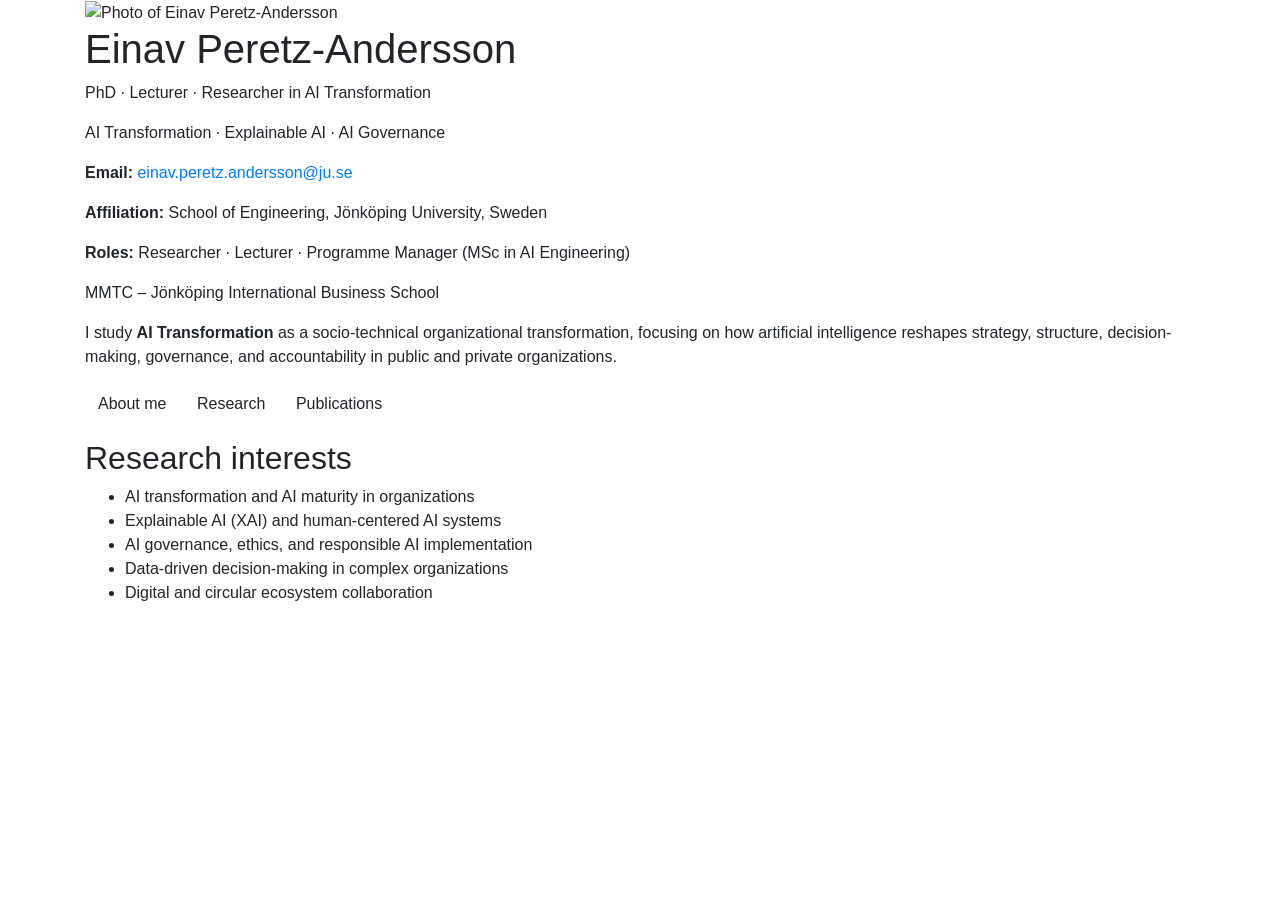
==== index.html @ ca8453dc "lecturer fixed" ====
<!DOCTYPE html>
<html lang="en">
<head>
  <!-- technical meta -->
  <meta charset="utf-8" />
  <meta name="viewport" content="width=device-width, initial-scale=1" />

  <!-- seo -->
  <title>Einav Peretz-Andersson | PhD</title>
  <meta
    name="description"
    content="Academic website of Einav Peretz-Andersson, Lecturer and Researcher in AI Transformation, Explainable AI, and AI Governance."
  />

  <!-- icons -->
  <link
    rel="stylesheet"
    href="https://cdnjs.cloudflare.com/ajax/libs/font-awesome/4.4.0/css/font-awesome.min.css"
  />

  <!-- bootstrap baseline -->
  <link
    rel="stylesheet"
    crossorigin="anonymous"
    href="https://stackpath.bootstrapcdn.com/bootstrap/4.5.0/css/bootstrap.min.css"
    integrity="sha384-9aIt2nRpC12Uk9gS9baDl411NQApFmC26EwAOH8WgZl5MYYxFfc+NcPb1dKGj7Sk"
  />

  <!-- main site styles -->
  <link rel="stylesheet" href="/css/main.css" />
</head>

<body>

  <!-- header injected by /js/main.js -->
  <header id="header"></header>

  <!-- main content -->
  <main class="container">

    <!-- HERO -->
    <section class="hero hero--profile">
      <div class="hero-wrap">

        <div class="hero-top">
          <div class="hero-photo hero-photo--round">
            <img
              src="/img/personal_image.png"
              alt="Photo of Einav Peretz-Andersson"
              loading="lazy"
            />
          </div>

          <div class="hero-heading">
            <h1 class="hero-name">Einav Peretz-Andersson</h1>
            <p class="hero-title">
              PhD · Lecturer · Researcher in AI Transformation
            </p>
            <p class="hero-tags">
              AI Transformation · Explainable AI · AI Governance
            </p>
          </div>
        </div>

        <div class="hero-meta">
          <div class="meta-col">
            <p class="meta-line">
              <strong>Email:</strong>
              <a href="mailto:einav.peretz.andersson@ju.se">
                einav.peretz.andersson@ju.se
              </a>
            </p>
            <p class="meta-line">
              <strong>Affiliation:</strong>
              School of Engineering, Jönköping University, Sweden
            </p>
          </div>

          <div class="meta-col">
            <p class="meta-line">
              <strong>Roles:</strong>
              Researcher · Lecturer · Programme Manager (MSc in AI Engineering)
            </p>
            <p class="meta-line">
              MMTC – Jönköping International Business School
            </p>
          </div>
        </div>

      </div>
    </section>

    <!-- SHORT INTRO (snapshot, not biography) -->
    <section class="block">
      <p>
        I study <strong>AI Transformation</strong> as a socio-technical organizational transformation,
        focusing on how artificial intelligence reshapes strategy, structure, decision-making,
        governance, and accountability in public and private organizations.
      </p>

      <p class="pill-row">
        <a class="btn" href="about.html">About me</a>
        <a class="btn btn--ghost" href="research.html">Research</a>
        <a class="btn btn--ghost" href="publications.html">Publications</a>
      </p>
    </section>

    <!-- RESEARCH INTERESTS (compact) -->
    <section class="block">
      <h2>Research interests</h2>
      <ul class="research-list">
        <li>AI transformation and AI maturity in organizations</li>
        <li>Explainable AI (XAI) and human-centered AI systems</li>
        <li>AI governance, ethics, and responsible AI implementation</li>
        <li>Data-driven decision-making in complex organizations</li>
        <li>Digital and circular ecosystem collaboration</li>
      </ul>
    </section>

  </main>

  <!-- footer injected by /js/main.js -->
  <footer class="site-footer" id="footer"></footer>

  <!-- js -->
  <script type="module" src="/js/main.js"></script>

</body>
</html>
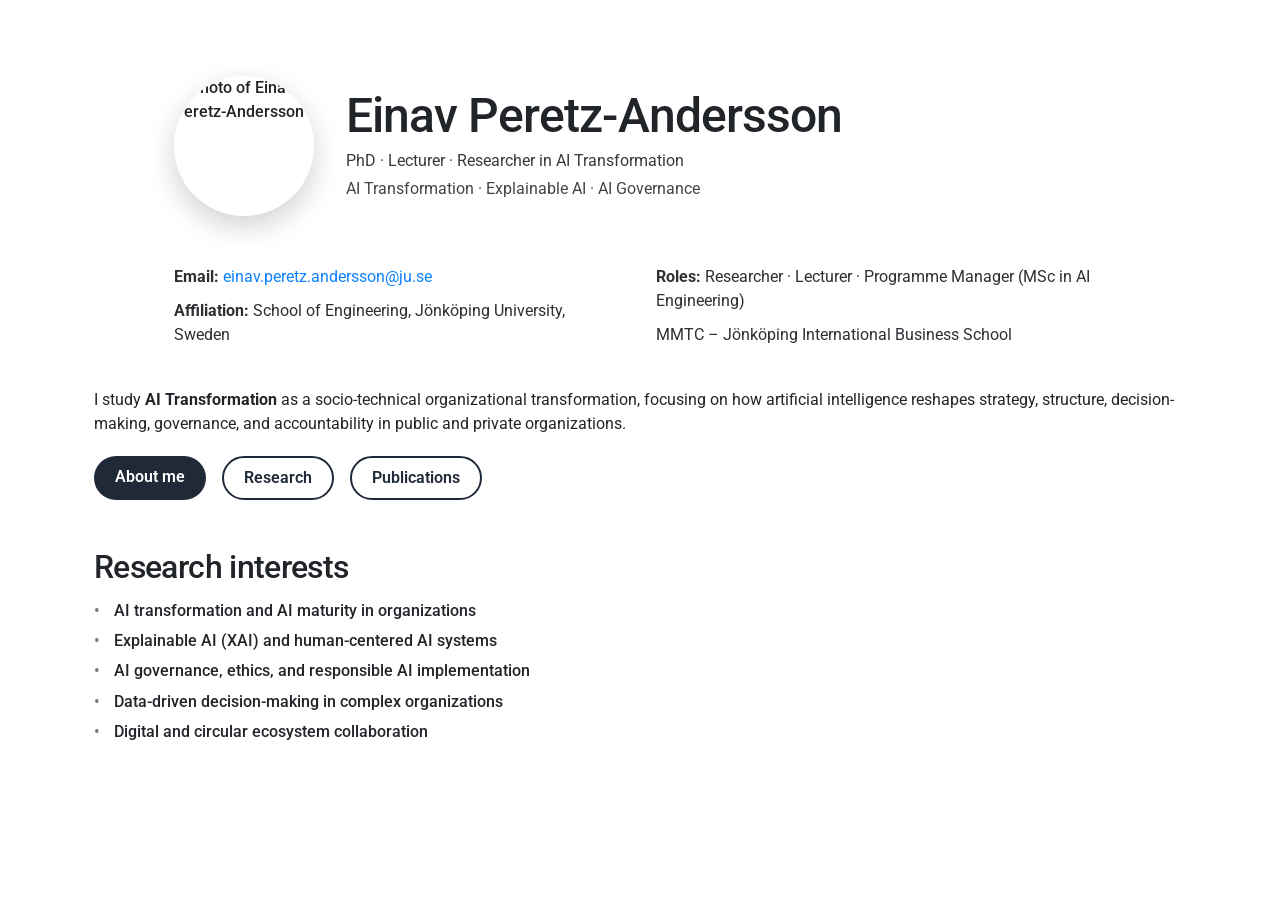
==== commit cd61f516: "Clean unified page structure" ====
--- a/index.html
+++ b/index.html
@@ -1,5 +1,6 @@
 <!DOCTYPE html>
 <html lang="en">
+
 <head>
   <!-- technical meta -->
   <meta charset="utf-8" />
@@ -7,123 +8,142 @@
 
   <!-- seo -->
   <title>Einav Peretz-Andersson | PhD</title>
-  <meta
-    name="description"
-    content="Academic website of Einav Peretz-Andersson, Lecturer and Researcher in AI Transformation, Explainable AI, and AI Governance."
-  />
+  <meta name="description"
+    content="Academic website of Einav Peretz-Andersson, Lecturer and Researcher in AI Transformation, Explainable AI, and AI Governance." />
 
-  <!-- icons -->
-  <link
-    rel="stylesheet"
-    href="https://cdnjs.cloudflare.com/ajax/libs/font-awesome/4.4.0/css/font-awesome.min.css"
-  />
+  <!-- font awesome -->
+  <link rel="stylesheet"
+    href="https://cdnjs.cloudflare.com/ajax/libs/font-awesome/4.7.0/css/font-awesome.min.css">
 
-  <!-- bootstrap baseline -->
-  <link
-    rel="stylesheet"
-    crossorigin="anonymous"
+  <!-- bootstrap -->
+  <link rel="stylesheet" crossorigin="anonymous"
     href="https://stackpath.bootstrapcdn.com/bootstrap/4.5.0/css/bootstrap.min.css"
-    integrity="sha384-9aIt2nRpC12Uk9gS9baDl411NQApFmC26EwAOH8WgZl5MYYxFfc+NcPb1dKGj7Sk"
-  />
+    integrity="sha384-9aIt2nRpC12Uk9gS9baDl411NQApFmC26EwAOH8WgZl5MYYxFfc+NcPb1dKGj7Sk">
 
-  <!-- main site styles -->
-  <link rel="stylesheet" href="/css/main.css" />
+  <!-- main styles -->
+  <link rel="stylesheet" href="/css/main.css">
 </head>
 
 <body>
 
-  <!-- header injected by /js/main.js -->
-  <header id="header"></header>
+  <!-- HEADER -->
+  <header class="header" id="header"></header>
 
-  <!-- main content -->
-  <main class="container">
+  <!-- MAIN -->
+  <main class="content" id="main_section">
 
-    <!-- HERO -->
-    <section class="hero hero--profile">
-      <div class="hero-wrap">
+    <div class="container">
 
-        <div class="hero-top">
-          <div class="hero-photo hero-photo--round">
-            <img
-              src="/img/personal_image.png"
-              alt="Photo of Einav Peretz-Andersson"
-              loading="lazy"
-            />
+      <!-- HERO -->
+      <section class="hero hero--profile">
+
+        <div class="hero-wrap">
+
+          <div class="hero-top">
+
+            <div class="hero-photo hero-photo--round">
+              <img src="/img/research/personal_image.png"
+                alt="Photo of Einav Peretz-Andersson"
+                loading="lazy">
+            </div>
+
+            <div class="hero-heading">
+
+              <h1 class="hero-name">
+                Einav Peretz-Andersson
+              </h1>
+
+              <p class="hero-title">
+                PhD · Lecturer · Researcher in AI Transformation
+              </p>
+
+              <p class="hero-tags">
+                AI Transformation · Explainable AI · AI Governance
+              </p>
+
+            </div>
+
           </div>
 
-          <div class="hero-heading">
-            <h1 class="hero-name">Einav Peretz-Andersson</h1>
-            <p class="hero-title">
-              PhD · Lecturer · Researcher in AI Transformation
-            </p>
-            <p class="hero-tags">
-              AI Transformation · Explainable AI · AI Governance
-            </p>
+
+          <div class="hero-meta">
+
+            <div class="meta-col">
+              <p class="meta-line">
+                <strong>Email:</strong>
+                <a href="mailto:einav.peretz.andersson@ju.se">
+                  einav.peretz.andersson@ju.se
+                </a>
+              </p>
+
+              <p class="meta-line">
+                <strong>Affiliation:</strong>
+                School of Engineering, Jönköping University, Sweden
+              </p>
+            </div>
+
+
+            <div class="meta-col">
+              <p class="meta-line">
+                <strong>Roles:</strong>
+                Researcher · Lecturer · Programme Manager (MSc in AI Engineering)
+              </p>
+
+              <p class="meta-line">
+                MMTC – Jönköping International Business School
+              </p>
+            </div>
+
           </div>
+
         </div>
 
-        <div class="hero-meta">
-          <div class="meta-col">
-            <p class="meta-line">
-              <strong>Email:</strong>
-              <a href="mailto:einav.peretz.andersson@ju.se">
-                einav.peretz.andersson@ju.se
-              </a>
-            </p>
-            <p class="meta-line">
-              <strong>Affiliation:</strong>
-              School of Engineering, Jönköping University, Sweden
-            </p>
-          </div>
+      </section>
 
-          <div class="meta-col">
-            <p class="meta-line">
-              <strong>Roles:</strong>
-              Researcher · Lecturer · Programme Manager (MSc in AI Engineering)
-            </p>
-            <p class="meta-line">
-              MMTC – Jönköping International Business School
-            </p>
-          </div>
-        </div>
 
-      </div>
-    </section>
+      <!-- INTRO -->
+      <section class="block">
 
-    <!-- SHORT INTRO (snapshot, not biography) -->
-    <section class="block">
-      <p>
-        I study <strong>AI Transformation</strong> as a socio-technical organizational transformation,
-        focusing on how artificial intelligence reshapes strategy, structure, decision-making,
-        governance, and accountability in public and private organizations.
-      </p>
+        <p>
+          I study <strong>AI Transformation</strong> as a socio-technical organizational transformation,
+          focusing on how artificial intelligence reshapes strategy, structure, decision-making,
+          governance, and accountability in public and private organizations.
+        </p>
 
-      <p class="pill-row">
-        <a class="btn" href="about.html">About me</a>
-        <a class="btn btn--ghost" href="research.html">Research</a>
-        <a class="btn btn--ghost" href="publications.html">Publications</a>
-      </p>
-    </section>
+        <p class="pill-row">
+          <a class="btn" href="/about.html">About me</a>
+          <a class="btn btn--ghost" href="/research.html">Research</a>
+          <a class="btn btn--ghost" href="/publications.html">Publications</a>
+        </p>
 
-    <!-- RESEARCH INTERESTS (compact) -->
-    <section class="block">
-      <h2>Research interests</h2>
-      <ul class="research-list">
-        <li>AI transformation and AI maturity in organizations</li>
-        <li>Explainable AI (XAI) and human-centered AI systems</li>
-        <li>AI governance, ethics, and responsible AI implementation</li>
-        <li>Data-driven decision-making in complex organizations</li>
-        <li>Digital and circular ecosystem collaboration</li>
-      </ul>
-    </section>
+      </section>
+
+
+      <!-- RESEARCH INTERESTS -->
+      <section class="block">
+
+        <h2>Research interests</h2>
+
+        <ul class="research-list">
+          <li>AI transformation and AI maturity in organizations</li>
+          <li>Explainable AI (XAI) and human-centered AI systems</li>
+          <li>AI governance, ethics, and responsible AI implementation</li>
+          <li>Data-driven decision-making in complex organizations</li>
+          <li>Digital and circular ecosystem collaboration</li>
+        </ul>
+
+      </section>
+
+    </div>
 
   </main>
 
-  <!-- footer injected by /js/main.js -->
-  <footer class="site-footer" id="footer"></footer>
+  <!-- FOOTER -->
+  <footer class="footer" id="footer"></footer>
 
-  <!-- js -->
-  <script type="module" src="/js/main.js"></script>
+  <!-- JS -->
+  <script src="/js/main.js"></script>
 
 </body>
-</html>
+
+</html>
--- a/css/main.css
+++ b/css/main.css
@@ -0,0 +1,3458 @@
+
+/* import fonts */
+@import url('https://fonts.googleapis.com/css?family=Noto+Serif:400,400italic,700|Open+Sans:400,600,700|Roboto:100,200,300,400,500,600,700|Playfair+Display:100,200,300,400,500,600,700&display=swap');
+/* end - import fonts */
+
+/* screen header - content - footer */
+
+html, body {
+  height: 100%;
+}
+
+body {
+	font-family: Roboto;
+    font-size: 16px;
+    font-weight: 500;
+	display: flex;
+	flex-direction: column;
+}
+
+.content {
+  flex: 1 0 auto;
+}
+
+.content p {
+	font-size: 1rem;
+	font-weight: 400;
+}
+
+.content .top_p{
+	font-size: 1rem;
+	font-weight: 400;
+}
+
+.footer{
+  flex-shrink: 0;
+}
+
+/* screen header - content - footer */
+
+/* flex box code */
+
+* {
+    box-sizing: border-box;
+    padding: 0;
+    margin: 0;
+}
+
+.start{
+	justify-content: start;
+	align-items: center;
+	display: flex;
+}
+
+.end{
+	justify-content: end;
+	align-items: center;
+	display: flex;
+}
+
+a:hover {
+    text-decoration: underline;
+}
+
+/* end - flex box code */
+
+/* flex footer */
+
+footer {
+    color: white;
+	padding-bottom: 20px;
+}
+
+footer a:hover{
+	text-decoration: underline;
+}
+
+footer h1{
+	font-family: Roboto;
+	font-style: normal;
+	font-weight: 500;
+	font-size: 24px;
+	line-height: 28px;
+
+	/* #F7FAFC */
+
+	color: #F7FAFC;
+}
+
+footer h2{
+	font-family: Roboto !important;
+	font-style: normal !important;
+	font-weight: bold !important;
+	font-size: 18px !important;
+	line-height: 21px !important;
+	color: #F7FAFC !important;
+	padding-top: 0.25rem !important;
+}
+
+.footer-description{
+	font-family: Roboto !important;
+	font-style: normal !important;
+	font-weight: normal !important;
+	font-size: 16px !important;
+	line-height: 150% !important;
+	text-align: justify !important;
+	color: #F7FAFC !important;
+	padding-top: 0.5rem !important;
+}
+
+.footer-container{
+	padding-top: 40px;
+	max-width: 100%;
+    background-color: #434190;
+}
+
+.footer-section {
+	max-width: 80%;
+	margin-left: auto;
+	margin-right: auto;
+	margin-top: 20px;
+	width: 100%;
+	display: flex;
+	flex-direction: column;
+}
+
+.footer-section p{
+	padding-top: 40px;
+    color: #EBF4FF !important;
+	font-size: 16px;
+}
+
+.year-logo{
+	font-family: Roboto;
+	font-style: normal;
+	font-weight: normal;
+	font-size: 14px;
+	line-height: 20px;
+	text-align: center;
+}
+
+.year-logo span{
+	color: #434190;
+}
+
+.year-logo a {
+	color: #5A67D8;
+}
+
+.footer-bottom-links {
+	display: flex;
+	flex-direction: row;
+}
+
+.footer-menu{
+	display: flex;
+	flex-direction: column;
+	margin-bottom: 20px;
+	margin-right: 80px;
+}
+
+.footer-menu-title{
+	font-family: Roboto;
+	font-weight: 500;
+	font-size: 1.25rem;
+	line-height: 21px;
+	text-decoration: underline !important;
+	color: #F7FAFC !important;
+	margin-bottom: 40px;
+}
+
+.footer-menu-item-header{
+	font-family: Roboto;
+	font-weight: bold;
+	color: #EBF4FF !important;
+	font-size: 16px;
+	line-height: 140%;
+	margin-bottom: 12px;
+}
+
+.footer-menu-item{
+	font-family: Roboto;
+	font-style: normal;
+	font-weight: 400;
+	font-size: 1rem;
+	line-height: 21px;
+	text-decoration: underline !important;
+	color: #F7FAFC;
+	margin-bottom: 24px;
+	display: flex;
+}
+
+.footer-menu-item:hover{
+	font-weight: 500;
+	color: #F7FAFC;
+}
+
+.footer-info-item{
+	margin-top: 10px;
+	color: #EBF4FF !important;
+	font-size: 18px;
+	margin-right: 40px;
+}
+
+.footer-info-item svg{
+	color: #63B3ED;
+	margin-right: 12px;
+}
+
+.footer-border{
+	border-bottom: 1px solid  #4A5568;
+	margin-bottom: 22px;
+}
+
+.footer-social-item{
+	margin-right: 16px;
+}
+
+.footer-social-icons{
+	margin-right: 16px;
+	margin-top: 8px;
+}
+
+.footer-details-icons{
+	align-items: center !important;
+	margin-bottom: 20px;
+	display: inline;
+}
+
+.footer-social{
+	margin-bottom: 40px;
+}
+
+.footer-details-icons img{
+	margin-right: 16px;
+	width: 32px;
+	height: 32px;
+	min-width: 32px;
+	min-height: 32px;
+	max-width: 32px;
+	max-height: 32px;
+}
+
+.footer-details-icons p{
+	padding-top: 0px;
+	margin-bottom: 0px;
+	padding-bottom: 0px;
+	font-family: Roboto;
+	font-weight: bold;
+	font-size: 16px;
+	line-height: 19px;
+}
+
+.footer-find-me-mail-and-phone {
+	display: none;
+}
+
+.alert {
+	z-index: -999999;
+	position: fixed;
+	top: 50px;
+	right: 0;
+	width: 80%;
+	min-height: 60px;
+	padding: 20px;
+	margin: 1% auto;
+	left: 0;
+	right: 0;
+	background-color: #5A67D8;
+	color: white;
+	opacity: 0;
+	transition: opacity 0.6s;
+	margin-bottom: 15px;
+	box-shadow: 0px 8px 15px rgba(45, 55, 72, 0.15), 0px 0px 2px rgba(127, 156, 245, 0.16);
+	border-radius: 5px;
+}
+
+.alert.success {background-color: #4CAF50;}
+.alert.info {background-color: #2196F3;}
+.alert.warning {background-color: #ff9800;}
+
+/* The close button */
+.closebtn {
+  margin-left: 15px;
+  color: white;
+  font-weight: bold;
+  float: right;
+  font-size: 22px;
+  line-height: 20px;
+  cursor: pointer;
+  transition: 0.3s;
+}
+
+/* When moving the mouse over the close button */
+.closebtn:hover {
+  color: black;
+}
+
+.brand-footer{
+	text-align: center;
+    margin-right: auto;
+    margin-left: auto;
+	margin-bottom: 32px;
+}
+
+.brand-footer a{
+	font-family: Roboto;
+	font-size: 16px;
+	line-height: 140.62%;
+	color: #434190;
+}
+
+.brand-footer a:hover{
+	color: black;
+	text-decoration: none;
+}
+
+.brand-footer img{
+	max-width: 120px;
+}
+
+@media only screen and (max-width: 850px) {
+
+  .footer-border{
+    flex-direction: column !important;
+  }
+
+  .footer-menu{
+	  max-width: 100% !important;
+  }
+
+  footer h1{
+	  padding-right: 0px;
+	  width: 100%;
+  }
+
+  .footer-info-item  {
+    display: none;
+  }
+
+	.main-footer-menu{
+		width: 100%;
+	}
+}
+
+@media only screen and (max-width: 430px) {
+
+	#footer-menu-row{
+		flex-wrap: wrap !important;
+	}
+
+	.footer-bottom-links {
+		flex-direction: column;
+	}
+
+	.footer-details-icons {
+		display: none !important;
+	}
+
+	.footer-find-me-mail-and-phone {
+		display: inline;
+	}
+
+	.footer-menu-title {
+		margin-bottom: 26px;
+		color: #C3DAFE !important;
+	}
+
+	.footer-menu-item {
+		display: none;
+	}
+
+}
+
+/*** main content pages section ***/
+
+/* header menu */
+
+.navbar{
+	padding-top: 10px;
+	padding-bottom: 10px;
+	align-items: center;
+	min-height: 80px;
+	background: #1A202C !important;
+}
+
+.navbar .spacer{
+	width: 5%;
+}
+
+.logo{
+	color: white;
+	font-family: Roboto;
+	font-weight: bold;
+	font-size: 24px;
+	line-height: 28px;
+	padding-right: 45px;
+}
+
+.nav-link{
+	font-family: Roboto;
+	font-size: 16px;
+	color: #FFFFFF;
+	line-height: 19px;
+	cursor: pointer;
+}
+
+.nav-link:hover{
+	color: #667EEA;
+}
+
+.nav-link i{
+	margin-left: 5px;
+}
+
+.navbar .menu-main-link{
+	padding-right: 24px;
+}
+
+.navbar .menu-second-level {
+	overflow: auto;
+	max-height: 0px;
+	opacity: 0;
+	transition: max-height 0.5s ease-in-out, opacity 0.2s ease-in-out;
+	-webkit-transition: max-height 0.5s ease-in-out, opacity 0.2s ease-in-out;
+	-moz-transition: max-height 0.5s ease-in-out, opacity 0.2s ease-in-out;
+	-o-transition: max-height 0.5s ease-in-out, opacity 0.2s ease-in-out;
+}
+
+.navbar .menu-second-level-list {
+	background-color: #1A202C;
+	position: absolute;
+	top: 55px;
+	z-index: 1;
+}
+
+.navbar .menu-second-level-list-item {
+	list-style: none;
+	padding: 1rem;
+}
+
+.navbar .menu-second-level-list-item a {
+	color: white;
+	text-decoration: none;
+}
+
+.navbar .menu-second-level-list-item a:hover {
+	color: #667EEA;
+}
+
+.navbar .flex-1 {
+    flex: 1;
+    flex-basis: 100%;
+}
+
+.search-menu-btn{
+	background: white;
+}
+
+#header-search-btn:hover{
+	background: white;
+	color: #6c757d;
+}
+
+.mobile-menu{
+	overflow: auto;
+	position: fixed;
+	height: 100%;
+	margin-left: -320px;
+	transition: margin-left 0.4s ease-out;
+	background: white;
+	width: 300px;
+	z-index: 99999;
+	padding: 40px 22px;
+	box-shadow: 8px 0px 15px rgba(45, 55, 72, 0.15), 2px 0px 6px rgba(127, 156, 245, 0.35);
+}
+
+.mobile-menu-bg{
+	position: fixed;
+	height: 100%;
+	margin-left: 100%;
+	background: white;
+	width: 100%;
+	z-index: 99990;
+	opacity: 0.35;
+}
+
+.input-group-mobile{
+	margin-bottom: 20px;
+}
+
+.mobile-menu h2{
+	font-size: 16px;
+	font-family: Roboto;
+	font-style: normal;
+	font-weight: bold;
+	line-height: 150%;
+	color: #1A202C;
+	margin-bottom: 40px;
+}
+
+.mobile-menu input{
+	border: 0px !important;
+	border-bottom: 1px solid #A0AEC0 !important;
+}
+
+.mobile-menu button{
+	border: 0px !important;
+	border-bottom: 1px solid #A0AEC0 !important;
+}
+
+.mobile-menu-link{
+	font-family: Roboto;
+	font-style: normal;
+	font-weight: normal;
+	font-size: 16px;
+	line-height: 150%;
+	width: 100%;
+	margin-bottom: 30px;
+	cursor: pointer;
+}
+
+.mobile-menu-link-home{
+	font-family: Roboto;
+	font-style: normal;
+	font-weight: normal;
+	font-size: 16px;
+	line-height: 150%;
+	width: 100%;
+	margin-bottom: 30px;
+	cursor: pointer;
+}
+
+
+.mobile-menu-link i{
+	float: right;
+}
+
+.mobile-menu-second-level{
+	overflow: hidden;
+	display: block;
+	padding-top: 4px;
+	max-height: 0px;
+	opacity: 0;
+	transition: max-height 0.2s ease-in-out, opacity 0.5s ease-in-out;
+	-webkit-transition: max-height 0.2s ease-in-out, opacity 0.5s ease-in-out;
+	-moz-transition: max-height 0.2s ease-in-out, opacity 0.5s ease-in-out;
+	-o-transition: max-height 0.2s ease-in-out, opacity 0.5s ease-in-out;
+}
+
+.mobile-menu-link-more{
+	font-family: Roboto;
+	font-style: normal;
+	font-weight: normal;
+	font-size: 16px;
+	line-height: 150%;
+	width: 100%;
+	margin-bottom: 30px;
+	cursor: pointer;
+}
+
+.collapsible {
+
+}
+
+.active > i {
+	transform: rotate(180deg);
+}
+
+.mobile-menu-list-item {
+	padding-top: 10px;
+	padding-bottom: 10px;
+}
+
+@media only screen and (max-width: 850px) {
+	.navbar-collapse{
+		visibility: hidden;
+	}
+
+	.hamburger{
+		display: inline-block !important;
+	}
+
+	.mobile-menu-link{
+		color: #1A202C;
+	}
+
+	.mobile-menu-link{
+	font-family: Roboto;
+	font-style: normal;
+	font-weight: normal;
+	font-size: 16px;
+	line-height: 150%;
+	width: 100%;
+	margin-bottom: 30px;
+	cursor: pointer;
+}
+
+	
+}
+
+@media only screen and (max-width: 430px) {
+	.mobile-menu-link-home{
+		color: #5A67D8;
+	}
+
+	.mobile-menu-link{
+	font-family: Roboto;
+	font-style: normal;
+	font-weight: normal;
+	font-size: 16px;
+	line-height: 150%;
+	width: 100%;
+	margin-bottom: 30px;
+	cursor: pointer;
+}
+}
+
+/*** elements ***/
+
+/* for all pages */
+.breadcrumb-page{
+	background-color: transparent;
+	padding: 0px;
+	margin-top: 35px;
+	margin-bottom: 35px;
+}
+.breadcrumb-page li {
+  display: inline;
+  font-family: Roboto, sans-serif;
+  font-style: normal;
+  font-weight: 400;
+  font-size: 16px;
+  line-height: 1.5;
+  color: #5A67D8;
+}
+
+
+.breadcrumb-page li+li:before{
+	padding: 8px;
+	color: #5A67D8;
+	content: ">";
+}
+
+.breadcrumb-page li a {
+	text-decoration: none;
+}
+
+.breadcrumb-page li a:hover {
+	text-decoration: underline;
+}
+
+.main-header-page h1{
+	font-family: Playfair Display;
+	font-style: normal;
+	font-weight: normal;
+	font-size: 48px;
+	line-height: 64px;
+}
+.main-header-page p{
+	font-family: Roboto;
+	font-style: normal;
+	font-weight: normal;
+	font-size: 20px;
+	line-height: 150%;
+}
+
+.main-body-page h3{
+	font-family: Playfair Display;
+	font-style: normal;
+	font-weight: bold;
+	font-size: 24px;
+	line-height: 32px;
+	display: flex;
+	align-items: center;
+	letter-spacing: 0.04em;
+}
+
+.main-body-page h2{
+	font-family: Roboto;
+	font-style: normal;
+	font-weight: bold;
+	font-size: 20px;
+	line-height: 23px;
+	letter-spacing: 0.04em;
+}
+
+.main-body-page p{
+	font-family: Roboto;
+	font-style: normal;
+	font-weight: normal;
+	font-size: 18px;
+	line-height: 25px;
+}
+
+.main-dot{
+	position: static;
+	width: 8px;
+	height: 8px;
+	background: #C4C4C4;
+	flex: none;
+	order: 0;
+	align-self: center;
+	flex-grow: 0;
+	margin: 24px 0px;
+}
+
+/* Reset Select */
+select {
+  -webkit-appearance: none;
+  -moz-appearance: none;
+  -ms-appearance: none;
+  appearance: none;
+  outline: 0;
+  box-shadow: none;
+  border: 0 !important;
+  background: #2c3e50;
+  background-image: none;
+}
+
+.select-wrapper {
+	position: relative;
+}
+
+.select-wrapper:after {
+	font-family: FontAwesome;
+  	font-size: 28px;
+  	position: absolute;
+  	top: 4px;
+  	right: 20px;
+  	color: #434B67;
+  	pointer-events: none;
+}
+
+@media (max-width: 600px) {
+  /* .select-wrapper:after {
+    content: '';
+    pointer-events: none;
+  } */
+}
+
+@media only screen and (max-width: 430px) {
+	.download-btn{
+		height: 49px;
+		width: 210px;
+		padding: 14px 22px;
+		font-size: 10px;
+	}
+
+	.read-online-btn{
+		height: 49px;
+		width: 210px;
+		padding: 16px 15px;
+	}
+	
+}
+
+/* Remove IE arrow */
+select::-ms-expand {
+  display: none;
+}
+
+.example-search-input{
+	min-width: 320px !important;
+}
+
+.download-btn{
+	font-family: Roboto;
+	background: #5A67D8;
+	border-radius: 8px;
+	color: white !important;
+	font-size: 16px;
+	font-style: normal;
+	font-weight: normal;
+	line-height: 150%;
+	padding: 12px 20px;
+	text-decoration: none !important;
+	display: flex;
+	flex-direction: column;
+	align-items: center;
+	box-shadow: 0px 4px 3px rgba(26, 32, 44, 0.04), 0px 0px 2px #E2E8F0;
+}
+
+.read-online-btn{
+	font-family: Roboto;
+	font-size: 16px;
+	font-style: normal;
+	font-weight: normal;
+	line-height: 21px;
+	display: flex;
+	flex-direction: column;
+	align-items: center;
+	padding: 14px 22px;
+	background: #FFFFFF;
+	border: 2px solid #5A67D8;
+	box-sizing: border-box;
+	border-radius: 8px;
+	color: #5A67D8 !important;
+}
+
+.download-btn svg{
+	margin-left: 10px;
+}
+
+.download-btn:hover{
+	background: #667EEA;
+
+}
+
+.download-btn:active{
+	background: #5A67D8;
+	color: #434190 !important;
+}
+
+.see-page-btn{
+	display: flex;
+	flex-direction: column;
+	align-items: flex-start;
+	padding: 14px 22px;
+	position: static;
+	left: 0%;
+	right: -1.46%;
+	top: 0%;
+	bottom: 0%;
+	background: #FFFFFF;
+	border: 2px solid #5A67D8;
+	box-sizing: border-box;
+	border-radius: 8px;
+	flex: none;
+	order: 0;
+	align-self: flex-start;
+	flex-grow: 0;
+	margin: 0px 0px;
+
+}
+.see-page-text{
+	position: static;
+	left: 13.92%;
+	right: 13.92%;
+	top: 28.57%;
+	bottom: 28.57%;
+	font-family: Roboto;
+	font-style: normal;
+	font-weight: normal;
+	font-size: 18px;
+	line-height: 21px;
+	display: flex;
+	align-items: center;
+	text-align: center;
+	letter-spacing: 0.025em;
+	color: #5A67D8;
+	flex: none;
+	order: 0;
+	align-self: center;
+	flex-grow: 0;
+	margin: 0px 10px;
+}
+
+.link-btn{
+	font-family: Roboto;
+	background: #E2E8F0;
+	border-radius: 4px;
+	color: #4A5568 !important;
+	font-size: 16px;
+	line-height: 150%;
+	padding: 4px 18px;
+    text-decoration: none !important;
+}
+
+.link-btn svg{
+	margin-right: 10px;
+}
+
+.link-btn:hover{
+	background: #F7FAFC;
+}
+
+.cite-btn{
+	font-family: Roboto;
+	font-size: 1rem;
+	font-weight: 400;
+	line-height: 150%;
+	padding: 4px 18px;
+	text-decoration: none !important;
+	color: #5A67D8 !important;
+	float: right;
+	width: 10%;
+	min-width: 90px;
+}
+
+.cite-btn svg{
+	position: relative;
+	bottom: 1px;
+	margin-right: 6px;
+}
+
+.cite-btn:hover{
+	text-decoration: underline  !important;
+}
+
+.link-btn:active{
+	background: #E2E8F0;
+	color: #A0AEC0 !important;
+}
+
+.secondary-btn{
+  font-family: Roboto;
+	background: #fff;
+	border-radius: 8px;
+  border: 1px solid #5A67D8;
+	color: #5A67D8 !important;
+	font-size: 16px;
+	line-height: 150%;
+	padding: 12px 20px;
+  text-decoration: none !important;
+  /* width: 100%;
+  max-width: 130px; */
+  display: flex;
+  flex-direction: column;
+}
+
+.secondary-btn:hover{
+	background: #5A67D8;
+	color: #fff !important;
+}
+
+/* carosel */
+
+.carousel {
+	width: 100%;
+	min-height: 75px;
+}
+
+.carousel-cell {
+  width: 100%;
+  height: 100%;
+  margin-right: 10px;
+  counter-increment: gallery-cell;
+}
+
+.flickity-prev-next-button{
+	background-color: transparent !important;
+	border: 2px solid black;
+	width: 24px;
+	height: 24px;
+}
+
+.flickity-prev-next-button:hover{
+	background-color: transparent !important;
+	border: 3px solid black;
+}
+
+flickity-prev-next-button:disabled,
+flickity-prev-next-button[disabled]{
+	border: 2px solid #C3DAFE !important;
+}
+
+.flickity-page-dots {
+	display: none;
+}
+
+.update-message a{
+	color: black;
+	text-decoration: underline;
+	font-weight: bold;
+}
+
+
+/* end - carosel */
+
+/*** end - elements ***/
+
+
+/* end - main content pages section */
+
+/* index page */
+
+#lecture_position {
+	font-weight: 400;
+	font-style: normal;
+	font-size: 2rem;
+}
+
+#research_intrests_header {
+	margin-top: 5rem;
+}
+
+.updates-container{
+	width: 100%;
+	background-color: #FFEEC3;
+	min-height: 100px;
+	position: relative;
+	transition: all 0.5s ease;
+}
+
+.close-updates-btn {
+	position: absolute;
+	width: 1.25rem;
+	height: 1rem;
+	right: 1rem;
+	top: 1rem;
+	cursor: pointer;
+}
+
+.closed-section {
+	min-height: 0;
+}
+
+.closed-section * {
+	display: none;
+}
+
+.close-updates-btn svg {
+	position: absolute;
+	width: 100%;
+	height: auto;
+}
+
+.updates-section {
+	margin-left: auto;
+	margin-right: auto;
+	padding-top: 20px;
+	padding-left: 3.5rem;
+	padding-right: 3.5rem;
+	width: 100%;
+	flex-direction: column;
+	align-items: center;
+	justify-content: center;
+}
+
+.updates-section-panels {
+	width: 100%;
+	display: flex;
+	flex-direction: row;
+	flex-wrap: nowrap;
+	align-items: stretch;
+	margin-bottom: 40px;
+}
+
+.updates-section h2{
+	font-family: Playfair Display;
+	color: #1A202C;
+	font-size: 24px;
+	margin-bottom: 28px;
+	letter-spacing: 0.04em;
+}
+
+.update-panel{
+	display: flex;
+	flex-direction: row;
+	flex-wrap: nowrap;
+	align-content: flex-start;
+	width: 100%;
+	text-align: center;
+}
+
+.update-text{
+	font-family: Roboto;
+	font-weight: 400;
+	font-size: 14px;
+	text-align: left;
+	line-height: 140%;
+	width: 90%;
+	color: #000000;
+	margin: auto;
+	padding-right: 1.5rem;
+	padding-left: 1.5rem;
+}
+
+#update-link {
+	color: #2D3748;
+	text-decoration: underline;
+	cursor: pointer;
+}
+
+.update-date {
+	text-decoration: underline;
+}
+
+.personal-container{
+	padding-top: 40px;
+	padding-bottom: 5rem;
+	width: 100%;
+	background-color: white;
+	box-shadow: 0px 3px 4px rgba(0, 0, 0, 0.15);
+	padding-left: 16px;
+	padding-right: 16px;
+}
+
+.personal-section{
+	max-width: 1080px;
+	margin-left: auto;
+	margin-right: auto;
+	padding-top: 40px;
+	width: 100%;
+	display: flex;
+	flex-direction: column;
+}
+
+.personal-row{
+	display: flex;
+	flex-direction: row;
+	flex-wrap: nowrap;
+	align-items: stretch;
+	align-content: flex-start;
+}
+
+.lecturer-info{
+	display: flex;
+	flex-direction: row;
+}
+
+.addresses-info{
+	display: flex;
+	flex-direction: column;
+}
+
+.personal-coloum {
+	display: flex;
+	flex-direction: column;
+	flex-wrap: nowrap;
+	align-items: stretch;
+	align-content: flex-start;
+	padding: 5px;
+}
+
+.intrest-item{
+	margin-top: 20px;
+	display: flex;
+	align-items: stretch;
+	flex-direction: row;
+	align-content: flex-start;
+	flex-wrap: nowrap;
+	color: #1A202C;
+	font-family: Roboto;
+	font-size: 16px;
+	font-weight: 400;
+	line-height: 24px;
+}
+
+.intrest-item svg{
+	margin-right: 12px;
+}
+
+.personal-row-spacer{
+	margin-bottom: 60px;
+}
+
+.personal-img{
+	height: 99px;
+	width: 99px;
+	margin-right: 12px;
+	display: flex;
+	align-items: center;
+	justify-content: center;
+	text-align: center;
+}
+
+.personal-img img{
+	border: 0px solid white;
+	border-radius: 100%;
+	max-height: 99px;
+	max-width: 99px;
+	min-height: 99px;
+	min-width: 99px;
+}
+
+.personal-titles{
+	width: calc(100% - 80px);
+	display: flex;
+	flex-direction: column;
+	flex-wrap: nowrap;
+	align-content: flex-start;
+	margin-left: 10px;
+	margin-top: -0.5rem;
+}
+
+.personal-titles h3{
+	font-family: Playfair Display;
+	font-size: 24px;
+	font-style: normal;
+	font-weight: 400;
+	line-height: 32px;
+	letter-spacing: 0.04em;
+	text-align: left;
+	color: #1A202C;
+}
+
+.space-between{
+	display: flex;
+	justify-content: space-between;
+}
+
+.align-space-between{
+	align-content: space-between;
+}
+
+.space-evenly{
+	display: flex;
+	justify-content: space-evenly;
+}
+
+.flex-end{
+	display: flex;
+	justify-content: flex-end;
+}
+
+.align-items-center{
+	align-items: center;
+}
+
+.nowrap{
+    flex-wrap: nowrap;
+}
+
+.personal-info-item{
+	font-size: 1rem;
+	font-weight: 400;
+	line-height: 150%;
+	color: #2D3748;
+	margin-top: 10px;
+}
+
+.personal-info-item svg{
+	color: #63B3ED;
+	margin-right: 12px;
+}
+
+#lecturer-name {
+	font-family: Playfair Display;
+	font-size: 3rem;
+	font-style: normal;
+	font-weight: 400;
+	line-height: 64px;
+	letter-spacing: 0em;
+	text-align: left;
+	color: #1A202C;
+}
+
+#lecture_address{
+	padding-right: 20%;
+}
+
+#lecture_address span{
+    width: 24px;
+    height: 24px;
+    margin: 0 6px 0 0;
+}
+
+.personal-row h2{
+	font-family: Playfair Display;
+	color: #1A202C;
+	text-transform: capitalize;
+}
+
+.research-seperator {
+	width: 100%;
+	position: relative;
+	height: 1px;
+	color: rgba(90, 103, 216, 0.5);
+	background-color: rgba(90, 103, 216, 0.5);
+	margin: auto;
+	margin-top: 1px;
+}
+
+@media screen and (max-width: 1250px) {
+	.research-seperator {
+		width: 100%;
+		left: 0;
+	}
+}
+
+#research_intrests {
+	margin-top: 2rem;
+}
+
+.personal-row span {
+	float: left;
+}
+
+.personal-row p{
+	color: #2D3748;
+	font-size: 1rem;
+	font-style: normal;
+	font-weight: 400;
+	line-height: 21.6px;
+}
+
+.personal-row b{
+	font-size: 16px;
+	font-weight: 700;
+}
+
+.personal-row .read-more{
+	text-decoration: none;
+	color: #63B3ED;
+	font-weight: bold;
+	font-size: 16px;
+}
+
+.personal-row .read-more:hover{
+	color: #27475E;
+	font-weight: 900;
+}
+
+.featured-publications-background {
+	margin-top: -15px;
+	background-color: #EBF4FF;
+	width: 100%;
+	padding-bottom: 5rem;
+}
+
+.featured-publications-container{
+	padding-bottom: 50px;
+	width: 100%;
+}
+
+.featured-publications-section{
+	max-width: 1080px;
+	margin-left: auto;
+	margin-right: auto;
+	padding-left: 16px;
+	padding-right: 16px;
+	margin-top: 20px;
+	width: 100%;
+	display: flex;
+	flex-direction: column;
+}
+
+.featured-publications-section h2{
+	margin-top: 2.5rem;
+	margin-bottom: 1.5rem;
+}
+
+.academic-papers-panel{
+	display: flex;
+	flex-direction: column;
+	flex-wrap: nowrap;
+	align-content: flex-start;
+	margin-top: 0;
+	margin-bottom: 2.5rem;
+	padding: 42px 50px;
+	box-shadow: 0px 8px 15px rgba(45, 55, 72, 0.15), 0px 0px 2px rgba(127, 156, 245, 0.16);
+	border-radius: 10px;
+	max-width: 1080px;
+	background-color: white;
+}
+
+.inner-publication-card-div{
+	display: flex;
+	flex-direction: row;
+}
+
+.acadmic-download-btn{
+	margin-right: 20px;
+}
+
+.academic-papers-panel h3{
+	font-family: Playfair Display;
+	font-weight: bold;
+	font-size: 1.5rem;
+	line-height: 32px;
+	letter-spacing: 0.04em;
+	padding-bottom: 8px;
+	width: 90%;
+}
+
+.academic-papers-panel h4{
+	font-family: Roboto;
+	font-size: 1rem;
+	font-weight: 400;
+	line-height: 135%;
+	padding-bottom: 26px;
+	color: #718096;
+}
+
+.academic-papers-panel p{
+	color: #1A202C;
+	font-size: 16px;
+	line-height: 140%;
+	padding-bottom: 40px;
+}
+
+.publication-details span{
+	font-family: Roboto;
+	background: #F2F2F2;
+	border-radius: 4px;
+	padding: 6px 18px;
+	color: #828282;
+	font-weight: 500;
+	font-size: 14px;
+	line-height: 150%;
+	margin-right: 0.5rem;
+}
+
+.flex-btn{
+	display: flex;
+	justify-content: center;
+}
+
+
+.see-more {
+	font-weight: 400;
+	text-align: right;
+	color: black;
+	text-decoration: underline;
+}
+
+#lecture_icons{
+	justify-content: flex-start;
+}
+
+.active-icon-panel{
+	display: block;
+}
+
+.icon-detail-panel{
+	width: 100%;
+	padding-top: 20px;
+	padding-bottom: 20px;
+	background: white;
+	border-radius: 8px;
+	align-self: center;
+	text-align: center;
+	font-family: Roboto;
+	font-style: normal;
+	font-weight: normal;
+	font-size: 16px;
+	margin-top: 20px;
+	line-height: 150%;
+	background: linear-gradient(0deg, #FFFFFF, #FFFFFF);
+	box-shadow: 0px 8px 20px rgba(45, 55, 72, 0.15);
+}
+
+@media screen and (max-width: 850px) {
+	.see-more {
+		padding-right: 1rem;
+	}
+
+	.cite-btn{
+		padding-right: 0px;
+		padding-left: 0px;
+	}
+}
+
+@media screen and (min-width: 850px) {
+	
+	.flex-btn{
+		display: flex;
+		justify-content: start;
+	}
+}
+
+@media screen and (max-width: 430px) {
+	
+	.personal-section{
+		padding-top: 0px;
+	}
+	
+	.personal-img{
+		margin-right: 0px;
+	}
+
+	#lecture_icons{
+		justify-content: center;
+	}
+	
+	#lecture_phone{
+		display: none;
+	}
+	
+	.lecturer-info{
+		display: none;
+	}
+
+	.personal-info-item svg {
+		margin-left: 6px;
+		margin-right: 6px;
+	}
+
+	
+	#contacts-mobile{
+		padding-top: 26px;
+		padding-bottom: 20px;
+	}
+
+	#research_intrests_header {
+		margin-top: 2rem;
+	}
+
+	.see-more {
+		font-weight: 500;
+	}
+	
+	.personal-row{
+		align-self: center;
+	}
+	
+	.cite-btn{
+		display: none;
+	}
+	
+	.academic-papers-panel p{
+		padding-bottom: 0px;
+		text-align: left;
+	}
+	
+	.academic-papers-panel h3{
+		padding-bottom: 0px;
+		align-items: center;
+	}
+	
+	.academic-papers-panel h4{
+		padding-bottom: 0px;
+		align-items: center;
+
+	}
+
+	.featured-publications-background {
+		padding-bottom: 2rem;
+	}
+	
+	.personal-container{
+		padding-bottom: 1rem;
+	}
+	
+	#research_intrests {
+		margin-top: 0rem;
+	}
+}
+
+#biography{
+
+}
+
+#biography-header{
+
+}
+
+
+.acadmic-parms-row{
+	/* auto layout */
+	display: flex;
+	flex-direction: row;
+	align-items: flex-start;
+	padding-top: 6px;
+	position: relative;
+	width: 110px;
+	height: 30px;
+	left: 0px;
+	bottom: 0px;
+	justify-content: flex-start;
+
+	/* Inside Auto Layout */
+	order: 0;
+	align-self: center;
+	flex-grow: 0;
+	margin-top: 8px;
+	flex: inherit;
+}
+
+.search-parms-row{
+	/* auto layout */
+	display: flex;
+	flex-direction: row;
+	align-items: flex-start;
+	padding-top: 6px;
+	position: relative;
+	width: 110px;
+	height: 30px;
+	left: 0px;
+	bottom: 0px;
+	justify-content: flex-start;
+
+	/* Inside Auto Layout */
+	order: 0;
+	align-self: center;
+	flex-grow: 0;
+	margin-top: 8px;
+	flex: inherit;
+}
+
+.space-between-search{
+	display: flex;
+	justify-content: space-between;
+}
+
+.search-date{
+	padding-bottom: 0;
+	margin-bottom: 0;
+	height: 22.62px;
+	left: 7.13%;
+	right: 84.5%;
+	top: 47px;
+	font-family: Roboto;
+	font-style: normal;
+	font-weight: normal;
+	font-size: 14px;
+	line-height: 135%;
+	color: #A0AEC0;
+
+}
+
+.search-panel{
+	display: flex;
+	flex-direction: column;
+	flex-wrap: nowrap;
+	align-content: flex-start;
+	margin-top: 1.5rem;
+	margin-bottom: 30px;
+	padding: 42px 50px;
+	box-shadow: 0px 8px 15px rgba(45, 55, 72, 0.15), 0px 0px 2px rgba(127, 156, 245, 0.16);
+	border-radius: 10px;
+	max-width: 830px;
+	background-color: white;
+}
+
+
+.search-description{
+position: static;
+width: 160px;
+height: 34.92px;
+left: 0px;
+top: 34.91px;
+
+/* Body */
+font-family: Roboto;
+font-style: normal;
+font-weight: normal;
+font-size: 20px;
+line-height: 150%;
+/* or 30px */
+
+/* Grey1 */
+color: #1A202C;
+
+/* Inside Auto Layout */
+flex: none;
+order: 1;
+align-self: flex-start;
+flex-grow: 0;
+margin: 0px 0px;
+
+}
+
+
+
+.mobile-row-breaker{
+
+}
+
+.mobile-row-spacer{
+
+}
+
+@media only screen and (max-width: 1020px) {
+
+	.nav .menu-main-link{
+		padding-right: 1rem;
+	}
+}
+
+@media only screen and (max-width: 960px) {
+
+	.nav .menu-main-link{
+		padding-right: 0.5rem;
+	}
+}
+
+@media only screen and (max-width: 920px) {
+
+	.nav .menu-main-link {
+		padding-right: 0px;
+	}
+
+	.nav *{
+		font-size: 15px;
+	}
+
+	#biography{
+		margin-bottom: 20px;
+	}
+
+	#biography-header{
+		margin-top: 20px;
+	}
+}
+
+@media only screen and (max-width: 850px) {
+  .updates-container{
+	  padding: 0px 20px;
+  }
+  .personal-container{
+	  padding-right: 20px;
+	  padding-left: 20px;
+  }
+  .featured-publications-container{
+	  padding: 0px 20px;
+  }
+
+  .academic-papers-panel {
+	  padding: 42px 20px;
+	  margin-right: 16px;
+	  margin-left: 16px;
+  }
+}
+
+@media only screen and (max-width: 430px) {
+
+	#lecturer-name-header{
+		position: relative;
+		display: contents;
+		align-items: center;
+		font-family: Roboto;
+		font-weight: 400;
+		font-size: 18px;
+		line-height: 16px;
+		text-transform: capitalize;
+		color: #FFFFFF;
+	}
+
+	#lecturer-name {
+		font-size: 32px;
+		text-align: center;
+	}
+
+  #image-row{
+	  flex-direction: column !important;
+	  align-items: center !important;
+	  align-content: center !important;
+	  text-align: center !important;
+	  margin-bottom: 20px !important;
+  }
+
+  #lecture_position{
+	  font-weight: 400 !important;
+	  padding-top: 0;
+	  margin-top: 8px;
+	  line-height: 34px !important;
+	  font-size: 24px !important;
+  }
+
+  #personal-data-row{
+	  flex-direction: column !important;
+  }
+
+  .personal-row h2{
+	  font-size: 26px;
+	  line-height: 35px;
+	  padding: 0px 0px;
+  }
+
+  .mobile-row-breaker{
+	  flex-wrap: wrap;
+	  flex-direction: column;
+
+	}
+	
+	.inner-publication-card-div{
+	  flex-wrap: wrap;
+	  flex-direction: column;
+	}
+
+	.mobile-row-spacer{
+		padding-top: 40px;
+	}
+
+	.flickity-prev-next-button{
+		display: none;
+	}
+
+	.featured-publications-section h2{
+		margin-left: 0rem;
+		margin-bottom: 1.5rem;
+	}
+}
+
+@media only screen and (max-width: 400px) {
+
+	.acadmic-parms-row{
+		display: flex;
+		flex-direction: row;
+	}
+
+	.acadmic-parms-row span{
+		margin-top: 10px;
+	}
+
+
+}
+
+@media only screen and (max-width: 530px) {
+  .mobile-row-breaker{
+	  flex-wrap: wrap;
+	  flex-direction: column;
+	}
+}
+
+/* end - index page */
+
+
+/* lab page */
+
+.member-disc{
+	font-size: 18px !important;
+}
+
+.member-link-btn{
+	max-width: 200px !important;
+}
+
+.member-div-image{
+	display: flex;
+	justify-content: center;
+}
+
+.member-div-image img{
+	max-width: 100%;
+}
+
+@media only screen and (max-width: 768px) {
+  .img-delete-mobile{
+	display: none;
+	}
+}
+
+
+
+/* end - lab page */
+
+/* publications page  */
+
+#reset-btn{
+  font-family: Roboto;
+  font-style: normal;
+  font-weight: normal;
+  font-size: 18px;
+  line-height: 180%;
+  align-items: center;
+  text-align: center;
+  letter-spacing: 0.02em;
+  color: #5A67D8;
+  margin: 10px 36px;
+  cursor: pointer;
+}
+
+.academic-papers-order-filter-wrapper {
+	display: flex;
+	flex-direction: row;
+}
+
+.publications-order-by-btn {
+	pointer-events: none;
+}
+
+.publications-order-by-icon {
+	display: none;
+}
+
+.publications-filter-btn{
+	pointer-events: none;
+}
+
+.publications-filter-icon {
+	display: none;
+}
+
+.filter {
+	cursor: pointer;
+}
+
+.academic-papers-container{
+	max-width: 1080px;
+	margin-left: auto;
+	margin-right: auto;
+	padding-top: 20px;
+	width: 100%;
+	display: flex;
+	flex-direction: column;
+	align-items: center;
+	justify-content: center;
+	margin-top: 5rem;
+}
+
+.academic-papers-header-section{
+	align-items: start;
+    display: flex;
+    flex-flow: column;
+	width: 100%;
+	padding-left: 16px;
+	padding-right: 16px;
+}
+
+.academic-papers-header-section h1{
+	font-size: 3rem;
+	font-family: Playfair Display;
+	font-weight: 400;
+	margin-bottom: 0.75rem;
+}
+
+.academic-papers-body-section h2{
+	padding-top: 30px;
+}
+
+.academic-papers-header-section h5{
+	font-size: 0.875rem;
+	font-weight: 400;
+}
+
+.academic-papers-header-section button{
+	padding: 8px 20px;
+	margin-right: 20px;
+	margin-top: 5px;
+	background: #FFFFFF;
+	box-shadow: 0px 4px 3px rgba(26, 32, 44, 0.04), 0px 0px 2px #E2E8F0;
+	border-radius: 4px;
+	border: 0px solid white;
+	font-family: Roboto;
+	font-style: normal;
+	font-weight: normal;
+	font-size: 16px;
+	line-height: 150%;
+	color: #4A5568;
+}
+
+.academic-papers-header-section form{
+	margin-bottom: 20px;
+}
+
+.academic-papers-header-section button:hover{
+	background: #5A67D8;
+	color: #FFFFFF;
+	border: 0px solid #5A67D8;
+    text-decoration: none;
+}
+
+.active-sort-button option {
+	background: #FFFFFF;
+	color: #4A5568;
+	font-weight: 400;
+	border: 0px solid #4A5568;
+}
+
+ .active-sort-button {
+	background: #5A67D8 !important;
+	color: #FFFFFF !important;
+	font-weight: bold !important;
+	border: 0px solid #5A67D8 !important;
+}
+
+.academic-papers-header-section button:active{
+	background: #5A67D8 !important;
+	color: #FFFFFF;
+	border: 0px solid #5A67D8;
+}
+
+.academic-papers-body-section{
+	width: 100%;
+}
+
+.academic-papers-header-section select{
+	min-width: 10rem;
+	padding: 8px 20px;
+	margin-right: 20px;
+	margin-top: 5px;
+	background: #FFFFFF;
+	box-shadow: 0px 4px 3px rgba(26, 32, 44, 0.04), 0px 0px 2px #E2E8F0;
+	border-radius: 4px;
+	border: 0px solid white;
+	font-family: Roboto;
+	font-style: normal;
+	font-weight: normal;
+	font-size: 16px;
+	line-height: 150%;
+	color: #4A5568;
+	box-shadow: 0px 8px 15px rgba(45, 55, 72, 0.15), 0px 0px 2px rgba(127, 156, 245, 0.16);
+	background-image: url("/lecture_website_template/img/expand_more.png");
+	background-repeat: no-repeat;
+	background-position: right;
+}
+
+.academic-papers-header-section option {
+	font-family: Roboto;
+	font-weight: 400;
+	font-size: 1rem;
+}
+
+.publications-hr {
+	margin-top: 2.5rem;
+	margin-bottom: 2.5rem;
+	width: 90%;
+}
+
+.publication-details {
+	display: flex;
+	align-self: flex-end;
+}
+
+
+@media only screen and (max-width: 850px) {
+
+	.academic-papers-container{
+		margin-top: 1rem;
+	}
+
+	.publications-hr {
+		margin-top: 0.5rem;
+	}
+
+
+  .academic-papers-header-section select{
+	  width: 100%;
+	  margin-left: auto;
+	  margin-right: auto;
+	  margin-bottom: 10px;
+  }
+}
+
+/* Edited by Chezi Imany  */
+@media only screen and (max-width: 400px){
+
+	.academic-papers-header-section h1{
+		font-size: 22px;
+		display: flex;
+		align-self: center;
+		text-align: left;
+	}
+
+	.content .top_p{
+		text-align: center;
+	}
+
+	.teaching-papers-body-section {
+		margin-left: 0px !important;
+	}
+
+
+	.publications-order-by-icon {
+		display: inline;
+		height: 14px;
+		margin-right: 13px;
+		color: #667EEA;
+	}
+
+	.publications-order-by-btn {
+		pointer-events: auto;
+		color: #667EEA;
+	}
+
+	.publications-filter-btn {
+		pointer-events: auto;
+		color: #667EEA;
+	}
+
+	.publications-filter-icon {
+		display: inline;
+		height: 10px;
+		margin-right: 13px;
+		margin-top: 2px;
+	}
+
+
+	#reset-btn {
+	  font-size: 14px;
+	  margin: 12px 10px;
+	  text-align: left;
+	}
+}
+
+
+/* end - publications page */
+
+/* search page */
+
+.search-label{
+	font-family: Roboto;
+    background: #F2F2F2;
+    border-radius: 4px;
+    padding: 6px 18px;
+    color: #828282;
+    font-weight: 500;
+    font-size: 14px;
+    line-height: 150%;
+    margin-right: 0.5rem;
+}
+
+.search-date{
+	font-size: 14px !important;
+	margin-bottom: 10px;
+}
+
+
+@media only screen and (max-width: 400px)
+{
+
+	.search-card-margin-fix{
+		margin-top: 20px !important;
+		width: 100%;
+		margin-left: 0px !important;
+	}
+}
+
+/* end - search page */
+
+/* start  - teaching page*/
+
+
+.teaching-papers-header-section{
+    display: flex;
+    flex-flow: column;
+	width: 100%;
+	padding-left: 16px;
+	padding-right: 16px;
+}
+
+.teaching-body-filter form{
+	margin-bottom: 20px;
+}
+
+.teaching-papers-header-section hr{
+	border: 1px solid #E2E8F0;
+}
+
+.teaching-papers-header-section h1{
+	font-family: Playfair Display;
+	font-size: 48px;
+	line-height: 64px;
+	text-transform: capitalize;
+}
+
+.search-pre-header{
+	font-family: Playfair Display;
+	font-size: 24px;
+	line-height: 10px;
+}
+
+.teaching-papers-body-section{
+	padding-bottom: 50px;
+	width: 100%;
+	padding-left: 0px;
+    padding-right: 0px;
+}
+
+.teaching-papers-body-section h3{
+	font-family: Playfair Display;
+	font-weight: bold;
+	font-size: 24px;
+	line-height: 32px;
+	letter-spacing: 0.04em;
+	padding-bottom: 8px;
+	color: #1A202C;
+}
+
+.teaching-papers-body-section p{
+  font-family: Roboto;
+  font-style: normal;
+  font-weight: normal;
+  font-size: 20px;
+  line-height: 150%;
+  color: #1A202C;
+  padding-bottom: 0;
+}
+
+.teaching-papers-body-section .semester{
+  font-size: 16px;
+  line-height: 135%;
+  color: #A0AEC0;
+  margin-bottom: 4px;
+}
+
+.teaching-container{
+	max-width: 830px;
+	margin-left: auto;
+	margin-right: auto;
+	padding-top: 20px;
+	width: 100%;
+	display: flex;
+	flex-direction: column;
+	align-items: center;
+	justify-content: center;
+	margin-top: 5rem;
+}
+
+.teaching-body-filter button{
+	padding: 8px 20px;
+	margin-right: 20px;
+	margin-top: 5px;
+	background: #FFFFFF;
+	box-shadow: 0px 4px 3px rgba(26, 32, 44, 0.04), 0px 0px 2px #E2E8F0;
+	border-radius: 4px;
+	border: 0px solid white;
+	font-family: Roboto;
+	font-style: normal;
+	font-weight: normal;
+	font-size: 16px;
+	line-height: 150%;
+	color: #4A5568;
+}
+
+.teaching-body-filter button:hover{
+	background: #5A67D8 !important;
+	color: #FFFFFF;
+	border: 0px solid #5A67D8;
+    text-decoration: none !important;
+}
+
+.active-filter-button{
+	background: #5A67D8 !important;
+	color: #FFFFFF !important;
+	font-weight: bold !important;
+	border: 0px solid #5A67D8;
+}
+
+.teaching-body-filter button:active{
+	background: #5A67D8 !important;
+	color: #FFFFFF;
+	border: 0px solid #5A67D8;
+}
+
+
+@media only screen and (max-width: 420px){
+	.teaching-body-filter button {
+		white-space: normal
+	}
+
+	.teaching-papers-header-section hr{
+		visibility: hidden;
+	}
+}
+
+@media only screen and (max-width: 500px){
+	.mobile-buttons-tide{
+		margin-right: 0px !important;
+		width: 100%;
+	}
+
+	.mobile-buttons-holder-tide{
+		width: 100%;
+		display: flex;
+		flex-direction: row;
+		flex-wrap: nowrap;
+	}
+
+	.teaching-papers-body-section h3 {
+		margin-left: 16px;
+	}
+
+	.teaching-papers-body-section p {
+		margin-left: 16px;
+	}
+
+	.academic-papers-panel h3{
+		margin-left: 0px;
+	}
+
+	.academic-papers-panel p{
+		margin-left: 0px;
+	}
+
+	.teaching-container{
+		margin-top: 1rem;
+	}
+
+
+	
+	.teaching-papers-body-section{
+		padding-bottom: 0px !important;
+	}
+}
+
+@media only screen and (max-width: 850px) {
+	.teaching-papers-body-section{
+		margin-left: 16px;
+	}
+
+	.teaching-body-card{
+		margin-left: 16px;
+		margin-right: 16px;
+	}
+
+	.teaching-papers-header-section select{
+		width: 100%;
+		margin-left: auto;
+		margin-right: auto;
+		margin-bottom: 10px;
+	}
+}
+
+
+/* end - teaching page*/
+
+/* start - 404 not found */
+
+.content-404 {
+	flex: 1 0 auto;
+  }
+
+.not-found-section {
+	margin: auto;
+	margin-top: 7rem;
+	margin-bottom: 5.5rem;
+	text-align: center;
+	width: 80%;
+}
+
+.not-found-title {
+	font-family: Playfair Display;
+	font-size: 48px;
+	font-style: normal;
+	font-weight: 400;
+	line-height: 64px;
+	letter-spacing: 0em;
+	margin-bottom: 0;
+}
+
+.not-found-message {
+	margin-top: 2.7rem;
+	font-size: 16px;
+	font-style: normal;
+	font-weight: 400;
+	line-height: 24px;
+	letter-spacing: 0em;
+	margin-bottom: 0;
+}
+
+.not-found-buttons-section {
+	margin-top: 3.375rem;
+}
+
+.not-found-buttons-section a {
+	color: #5A67D8;
+	margin-bottom: 20px;
+}
+
+.not-found-section a:hover {
+	color: white;
+}
+
+.not-found-button {
+	display: inline-block;
+	border: 2px solid #5A67D8;
+	background-color: white;
+	width: 16.25rem;
+	height: 3.25rem;
+	font-size: 24px;
+	font-style: normal;
+	font-weight: 500;
+	line-height: 36px;
+	letter-spacing: 0em;
+	text-align: center;
+}
+
+.not-found-arrow-hover {
+	display: none;
+}
+
+.not-found-button:hover {
+	background-color: #5A67D8;
+}
+
+.not-found-button:hover > .not-found-arrow {
+	display: none;
+}
+
+.not-found-button:hover > .not-found-arrow-hover {
+	display: inline;
+}
+
+.not-found-img {
+	margin: auto;
+	margin-top: 4.125rem;
+	position: relative;
+	min-height: 500px;
+}
+
+.not-found-img svg {
+	position: relative;
+	left: 0;
+	top: 0;
+	width: 50%;
+	height: 50%;
+}
+
+@media screen and (max-width: 430px) {
+
+	.not-found-title {
+		font-size: 24px;
+		font-weight: normal;
+		line-height: 32px;
+	}
+
+	.not-found-message{
+		font-weight: normal;
+		font-size: 16px;
+		text-align: center;
+
+	}
+
+	.not-found-container {
+		display: flex;
+		flex-direction: column-reverse;
+	}
+
+	.not-found-img {
+		font-style: normal;
+		font-weight: 500;
+		font-size: 22px;
+		line-height: 26px;
+		margin-bottom: -255px;
+	}
+
+	.not-found-buttons-section {
+		margin-bottom: -60px;
+
+	}
+
+	.content-404 {
+		margin-top: -50px;
+	}	
+}
+
+/* end 404 not found */
+
+/* blog page */
+
+
+.blog-post-title-background {
+	margin-top: -20px;
+	background-color: #EBF4FF;
+	width: 100%;
+	padding-bottom: 2rem;
+}
+
+.blog-post-title-section{
+	max-width: 1080px;
+	margin-left: auto;
+	margin-right: auto;
+	padding-left: 16px;
+	padding-right: 16px;
+	margin-top: 20px;
+	width: 100%;
+	display: flex;
+	flex-direction: column;
+}
+
+.blog-post-title-container{
+	width: 100%;
+}
+
+.blog-post-title{
+	margin-top: 50px;
+	text-align: left;
+}
+
+.blog-post-title h1{
+	font-weight: 400 !important;
+	font-family: Playfair Display !important;
+	font-size: 48px;
+	line-height: 64px;
+	color: #1A202C;
+}
+
+.meta-blog-post-title{
+	margin-top: 1rem;
+	font-weight: 400;
+	color: #828282;	
+}
+
+.academic-papers-panel h5{
+	color: #1A202C;
+	font-size: 16px;
+	line-height: 150%;
+	font-weight: 400;
+}
+
+.blog-data{
+	
+}
+
+.blog-title{
+}
+
+.blog-title-second{
+}
+
+.blog-post{
+	margin-bottom: 30px;
+}
+	
+.blog-post hr{
+	width: 100% !important;
+	margin-bottom: 1.5rem !important;
+}
+	
+.blog-post p{
+	line-height: 1.5 !important;
+	margin-bottom: 1.7rem;
+	font-size: 1.1rem !important;
+}
+
+
+.blog-post-next-blogs-background {
+	padding-top: 2rem;
+	background-color: #EBF4FF;
+	width: 100%;
+	padding-bottom: 2rem;
+}
+
+.blog-post-next-blogs-section{
+	max-width: 1080px;
+	margin-left: auto;
+	margin-right: auto;
+	padding-left: 16px;
+	padding-right: 16px;
+	margin-top: 1rem;
+	width: 100%;
+	display: flex;
+	flex-direction: row;
+	flex-wrap: wrap;
+}
+
+.next-blog-card-size{
+	width: calc(50% - 20px);
+	margin-right: 20px;
+}
+
+.next-blog-card-wrapper{
+	align-content: space-between;
+}
+
+.blog-post-next-blogs-section h3{
+	font-weight: 400;
+	letter-spacing: 0.04em;
+}
+
+.meta-blog-next-post-time-element{
+	margin-top: 0.5rem;
+	margin-bottom: 1rem;
+}
+
+.next-post-box-title h3{
+	padding-bottom: 0px !important;
+	margin-bottom: 0px !important;
+	color: #1A202C;
+	text-decoration: none;
+	width: 100%;
+	font-weight: 600;
+}
+
+@media only screen and (max-width: 450px) {
+
+	.next-blog-card-size{
+		width: 100%;
+		margin-right: 0px;
+		margin-left: 0px;
+	}
+	
+	.blog-post-title h1{
+		font-size: 32px !important;
+	}
+
+	.blog-data{
+		display: none;
+	}
+	
+	.blog-title{
+		font-size: 16pt !important;
+	}
+	
+	.blog-title-second{
+		font-size: 14pt !important;
+	}
+
+	.blog-post-title{
+		text-align: center;
+	}
+
+	.blog-post{
+		margin-right: 10px;
+		margin-left: 10px;
+	}
+	
+	.blog-post p{
+	}
+
+	.blog-post h1{
+		font-size: 20pt;
+		text-align: center;
+	}
+
+	.blog-post h3{
+		font-size: 16pt;
+	}
+}
+
+/* end - blog page */
+
+/* help settings */
+
+.w-100{
+	width: 100%;
+}
+
+.wrap{
+	flex-wrap: wrap !important;
+}
+
+.col-reverse-mobile{
+	flex-direction: row;
+}
+
+.acadmic-card-margin-fix{
+
+}
+
+.no-show-mobile{
+	
+}
+
+@media screen and (max-width: 600px) {
+	.personal-info-item {
+	  font-size: 14px;
+	}
+
+	#lecture_address *{
+		font-size: 14px;
+	}
+
+	.col-reverse-mobile{
+		flex-direction: column-reverse !important;
+	}
+
+	.acadmic-card-margin-fix{
+		margin-right: 20px;
+		margin-top: 10px;
+	}
+	
+	.updates-container{
+		display: none;
+	}
+}
+
+@media screen and (max-width: 470px) {
+	.personal-info-item {
+	  font-size: 12px;
+	}
+
+	#lecture_address *{
+		font-size: 12px;
+	}
+
+	.no-show-mobile{
+		display: none;
+	}
+}
+
+@media screen and (max-width: 430px) {
+	.personal-info-item {
+	  font-size: 20px;
+	}
+
+	#lecture_address *{
+		font-size: 20px;
+	}
+	
+	.acadmic-card-margin-fix{
+		align-self: center;
+	}
+}
+
+@media screen and (max-width: 850px) {
+	.next-blog-card-size{
+		width: 100%;
+		margin-right: 0px;
+		margin-left: 0px;
+	}
+	
+	.blog-post-title h1{
+		font-size: 40px;
+	}
+}
+
+
+.nowrap{
+	flex-wrap: nowrap !important;
+}
+
+.center{
+	align-items: center !important;
+	align-content: center !important;
+}
+
+/* HELP */
+
+.personal-row-col{
+	display: flex;
+	flex-direction: row;
+	flex-wrap: nowrap;
+	align-items: stretch;
+	align-content: flex-start;
+}
+
+
+@media screen and (max-width: 450px) {
+	.personal-row-col{
+		display: flex;
+		flex-direction: column;
+		flex-wrap: nowrap;
+		align-items: stretch;
+		align-content: flex-start;
+		padding: 5px;
+	}
+}
+
+.personal-row-col-footer{
+	display: flex;
+	flex-direction: row;
+	flex-wrap: nowrap;
+	align-items: stretch;
+	align-content: flex-start;
+}
+
+@media screen and (max-width: 750px) {
+	.personal-row-col-footer{
+		display: flex;
+		flex-direction: column;
+		flex-wrap: nowrap;
+		align-items: stretch;
+		align-content: flex-start;
+		padding: 5px;
+	}
+}
+
+/* HELP - end */
+
+
+/* end - help settings */
+
+
+/* burger css */
+/*!
+ * Hamburgers
+ * @description Tasty CSS-animated hamburgers
+ * @author Jonathan Suh @jonsuh
+ * @site https://jonsuh.com/hamburgers
+ * @link https://github.com/jonsuh/hamburgers
+ */
+
+ @media screen and (min-width: 850px) {
+	.hamburger {
+		display: none;
+	}
+	
+	.no-show-desktop{
+		display: none;
+	}
+
+	.mobile-menu {
+		display: none;
+	}
+
+	.mobile-menu-bg {
+		opacity: 0;
+	}
+ }
+
+.hamburger {
+  /* padding-right: 20px; */
+  cursor: pointer;
+  transition-property: opacity, filter;
+  transition-duration: 0.15s;
+  transition-timing-function: linear;
+  font: inherit;
+  color: #FFFFFF;
+  text-transform: none;
+  background-color: transparent;
+  border: 0;
+  margin: 0;
+  overflow: visible; }
+  .hamburger:hover {
+    opacity: 0.7; }
+  .hamburger.is-active:hover {
+    opacity: 0.7; }
+  .hamburger.is-active .hamburger-inner,
+  .hamburger.is-active .hamburger-inner::before,
+  .hamburger.is-active .hamburger-inner::after {
+    background-color: #FFFFFF; }
+
+.hamburger-box {
+  width: 40px;
+  color:#FFFFFF;
+  height: 24px;
+  display: inline-block;
+  position: relative; }
+
+.hamburger-inner {
+  display: block;
+  top: 50%;
+  margin-top: 2px; }
+  .hamburger-inner, .hamburger-inner::before, .hamburger-inner::after {
+    width: 25px;
+    height: 2px;
+    background-color: #FFFFFF;
+    border-radius: 4px;
+    position: absolute;
+    transition-property: transform;
+    transition-duration: 0.15s;
+    transition-timing-function: ease; }
+  .hamburger-inner::before, .hamburger-inner::after {
+    content: "";
+    display: block; }
+  .hamburger-inner::before {
+    top: -8px; }
+  .hamburger-inner::after {
+    bottom: -8px; }
+
+.hidden {
+	display: none;
+}
+/* ==============================
+   NEW FOOTER (site-footer)
+   ============================== */
+
+.site-footer {
+  background: #434190;
+  color: #fff;
+  padding: 56px 0 24px;
+}
+
+.site-footer .container {
+  max-width: 1080px;
+}
+
+.site-footer a {
+  color: #fff;
+  text-decoration: none;
+}
+
+.site-footer a:hover {
+  text-decoration: underline;
+}
+
+/* layout */
+.footer-grid {
+  display: grid;
+  grid-template-columns: 1.4fr 1fr 1fr;
+  gap: 56px;
+  align-items: start;
+}
+
+/* headings */
+.footer-col h3,
+.footer-col h4 {
+  font-family: inherit;   /* use body font (Roboto) */
+  font-weight: 600;
+  margin: 0 0 14px 0;
+}
+
+/* text */
+.footer-col p {
+  margin: 0 0 14px 0;
+  line-height: 1.6;
+  opacity: 0.95;
+}
+
+.footer-contact {
+  display: flex;
+  align-items: center;
+  gap: 10px;
+}
+
+/* socials */
+.footer-socials {
+  display: flex;
+  gap: 14px;
+  margin-top: 10px;
+}
+
+.footer-socials a {
+  width: 42px;
+  height: 42px;
+  border-radius: 50%;
+  background: rgba(255,255,255,0.16);
+  display: inline-flex;
+  align-items: center;
+  justify-content: center;
+  font-size: 18px;
+}
+
+.footer-socials a:hover {
+  background: rgba(255,255,255,0.28);
+}
+
+.footer-bottom {
+  text-align: center;
+  margin-top: 32px;
+  padding-top: 18px;
+  border-top: 1px solid rgba(255,255,255,0.25);
+  font-size: 14px;
+  opacity: 0.85;
+}
+
+/* mobile */
+@media (max-width: 900px) {
+  .footer-grid {
+    grid-template-columns: 1fr;
+    gap: 32px;
+  }
+}
+.site-footer i.fa {
+  display: inline-block;
+  line-height: 1;
+}
+.site-footer .orcid-badge {
+  width: 42px;
+  height: 42px;
+  border-radius: 50%;
+  background: rgba(255,255,255,0.16);
+  display: inline-flex;
+  align-items: center;
+  justify-content: center;
+  font-weight: 700;
+  font-size: 14px;
+  letter-spacing: 0.02em;
+  color: #fff;
+}
+
+.site-footer .orcid-badge:hover {
+  background: rgba(255,255,255,0.28);
+  text-decoration: none;
+}
+/* ==============================
+   HEADER PATCH (works with components/header.html)
+   No Bootstrap needed
+   ============================== */
+
+/* Desktop header layout */
+.main-nav {
+  display: flex;
+  align-items: center;
+}
+
+/* Menu container used in header.html */
+.main-nav .menu {
+  display: flex;
+  align-items: center;
+  flex: 1;
+  gap: 24px;
+}
+
+/* Search container used in header.html */
+.main-nav .header-search {
+  display: flex;
+  align-items: center;
+}
+
+/* Make links look like the rest of your navbar */
+.main-nav .menu .nav-link {
+  text-decoration: none;
+}
+
+/* Active link highlight (you can change color if you want) */
+.main-nav .nav-link.active {
+  color: #667EEA;
+  font-weight: 600;
+}
+
+/* On small screens: hide desktop menu/search, show hamburger */
+@media only screen and (max-width: 850px) {
+  .main-nav .menu,
+  .main-nav .header-search {
+    display: none;
+  }
+}
+
+/* === Hero layout === */
+.hero-grid {
+  display: grid;
+  grid-template-columns: 1.6fr 1fr;
+  gap: 2rem;
+  align-items: center;
+}
+
+/* === Profile photo === */
+.hero-photo {
+  display: flex;
+  justify-content: flex-end;
+}
+
+.hero-photo img {
+  width: 100%;
+  max-width: 220px;   /* <<< this is the key line */
+  height: auto;
+  border-radius: 12px;
+  object-fit: cover;
+}
+/* =========================
+   PROFILE HERO (Index page)
+   ========================= */
+
+.hero--profile {
+  padding: 3.5rem 0 2rem;
+}
+
+.hero-wrap {
+  max-width: 980px;
+  margin: 0 auto;
+}
+
+.hero-top {
+  display: flex;
+  gap: 2rem;
+  align-items: center;
+  padding: 1.25rem 0 1.75rem;
+}
+
+.hero-photo {
+  flex: 0 0 auto;
+}
+
+.hero-photo--round img {
+  width: 140px;
+  height: 140px;
+  border-radius: 999px;
+  object-fit: cover;
+  display: block;
+  box-shadow: 0 10px 28px rgba(0,0,0,0.18);
+}
+
+.hero-heading {
+  min-width: 0;
+}
+
+.hero-name {
+  font-size: 3rem;
+  line-height: 1.05;
+  margin: 0 0 0.5rem;
+  letter-spacing: -0.02em;
+}
+
+.hero-title {
+  font-size: 1.35rem;
+  margin: 0 0 0.25rem;
+  opacity: 0.9;
+}
+
+.hero-tags {
+  margin: 0;
+  opacity: 0.85;
+}
+
+.hero-meta {
+  display: grid;
+  grid-template-columns: 1fr 1fr;
+  gap: 2rem;
+  padding-top: 1.25rem;
+  border-top: 1px solid rgba(255,255,255,0.18);
+}
+
+.meta-line {
+  margin: 0 0 0.6rem;
+  opacity: 0.95;
+}
+
+@media (max-width: 768px) {
+  .hero-top {
+    flex-direction: column;
+    text-align: center;
+  }
+
+  .hero-name {
+    font-size: 2.25rem;
+  }
+
+  .hero-meta {
+    grid-template-columns: 1fr;
+    text-align: left;
+  }
+}
+.pill-row {
+  display: flex;
+  flex-wrap: wrap;
+  gap: 0.6rem;
+  margin-top: 0.75rem;
+}
+
+.pill {
+  padding: 0.45rem 0.75rem;
+  border-radius: 999px;
+  border: 1px solid rgba(255,255,255,0.18);
+  background: rgba(255,255,255,0.06);
+  font-size: 0.95rem;
+  line-height: 1;
+}
+
+
+h1, h2, h3 {
+  letter-spacing: -0.02em;
+}
+/* Research interests list (index) */
+.research-list {
+  list-style: none;
+  padding: 0;
+  margin: 0.75rem 0 0;
+}
+
+.research-list li {
+  position: relative;
+  padding-left: 1.25rem;
+  margin-bottom: 0.5rem;
+  line-height: 1.5;
+}
+
+.research-list li::before {
+  content: "\2022";
+  position: absolute;
+  left: 0;
+  opacity: 0.6;
+}
+/* Extra breathing room before Research interests */
+.block + .block {
+  margin-top: 3rem;
+}
+.page-about {
+  padding-top: 2.5rem;
+  padding-bottom: 2.5rem;
+}
+
+.about-hero {
+  padding: 1.5rem 0 2rem;
+}
+
+.about-hero__grid {
+  display: grid;
+  grid-template-columns: 160px 1fr;
+  gap: 2rem;
+  align-items: center;
+  max-width: 980px;
+  margin: 0 auto;
+}
+
+.about-hero__photo img {
+  width: 160px;
+  height: 160px;
+  border-radius: 999px;
+  object-fit: cover;
+  display: block;
+  box-shadow: 0 10px 28px rgba(0,0,0,0.18);
+}
+
+.about-hero__subtitle {
+  margin: 0.25rem 0 1rem;
+  opacity: 0.9;
+  font-size: 1.2rem;
+}
+
+.about-hero__actions {
+  display: flex;
+  flex-wrap: wrap;
+  gap: 0.75rem;
+  margin-bottom: 1rem;
+}
+
+.about-hero__meta {
+  margin: 0;
+  opacity: 0.9;
+  line-height: 1.6;
+  max-width: 70ch;
+}
+
+.prose {
+  max-width: 80ch;
+}
+
+@media (max-width: 768px) {
+  .about-hero__grid {
+    grid-template-columns: 1fr;
+    text-align: center;
+  }
+  .about-hero__photo img {
+    margin: 0 auto;
+  }
+  .about-hero__actions {
+    justify-content: center;
+  }
+  .about-hero__meta, .prose {
+    margin-left: auto;
+    margin-right: auto;
+    text-align: left;
+  }
+}
+.page-about {
+  padding-top: 2.5rem;
+  padding-bottom: 2.5rem;
+}
+
+.about-hero {
+  padding: 1.5rem 0 2rem;
+}
+
+.about-hero__grid {
+  display: grid;
+  grid-template-columns: 160px 1fr;
+  gap: 2rem;
+  align-items: center;
+  max-width: 980px;
+  margin: 0 auto;
+}
+
+.about-hero__photo img {
+  width: 160px;
+  height: 160px;
+  border-radius: 999px;
+  object-fit: cover;
+  display: block;
+  box-shadow: 0 10px 28px rgba(0,0,0,0.18);
+}
+
+.about-hero__subtitle {
+  margin: 0.25rem 0 1rem;
+  opacity: 0.9;
+  font-size: 1.2rem;
+}
+
+.about-hero__actions {
+  display: flex;
+  flex-wrap: wrap;
+  gap: 0.75rem;
+  margin-bottom: 1rem;
+}
+
+.about-hero__meta {
+  margin: 0;
+  opacity: 0.9;
+  line-height: 1.6;
+  max-width: 70ch;
+}
+
+.prose {
+  max-width: 80ch;
+}
+
+@media (max-width: 768px) {
+  .about-hero__grid {
+    grid-template-columns: 1fr;
+    text-align: center;
+  }
+  .about-hero__photo img {
+    margin: 0 auto;
+  }
+  .about-hero__actions {
+    justify-content: center;
+  }
+  .about-hero__meta, .prose {
+    margin-left: auto;
+    margin-right: auto;
+    text-align: left;
+  }
+}
+/* Ensure About page heading matches Index typography */
+.page-about h1 {
+  font-family: inherit;
+  font-size: 3rem;
+  letter-spacing: -0.02em;
+  line-height: 1.05;
+  margin-bottom: 0.5rem;
+}
+
+@media (max-width: 768px) {
+  .page-about h1 {
+    font-size: 2.25rem;
+  }
+}
+/* --- About page typography alignment --- */
+
+.page-about h1 {
+  font-size: 3rem;
+  letter-spacing: -0.02em;
+  line-height: 1.05;
+  margin-bottom: 0.5rem;
+}
+
+.about-hero__subtitle {
+  font-size: 1.15rem;
+  opacity: 0.9;
+  margin-bottom: 1rem;
+}
+
+.about-hero__meta {
+  max-width: 70ch;
+  line-height: 1.6;
+  opacity: 0.9;
+}
+
+/* Improve readability of bio text */
+.page-about .prose p {
+  line-height: 1.7;
+}
+
+/* Research list spacing */
+.research-list li {
+  margin-bottom: 0.4rem;
+}
+
+/* Mobile refinement */
+@media (max-width: 768px) {
+  .page-about h1 {
+    font-size: 2.25rem;
+  }
+}
+
+/* ==============================
+   HEADER FIX: keep logo left, menu center/left, search right
+   Put this at the VERY END of main.css
+   ============================== */
+
+.navbar {
+  display: flex;
+  align-items: center;
+}
+
+.navbar .logo,
+.navbar .navbar-brand {
+  margin-right: 2rem;
+  white-space: nowrap;
+}
+
+/* push the menu/search to the right side correctly */
+.navbar .navbar-collapse {
+  display: flex !important;
+  align-items: center;
+  flex: 1;
+}
+
+/* the nav links block should take available space */
+.navbar .navbar-nav {
+  display: flex;
+  align-items: center;
+  margin-right: auto;  /* KEY: pushes search to the far right */
+}
+
+/* if your search sits in a form or .header-search */
+.navbar form,
+.navbar .header-search {
+  margin-left: auto;
+}
+.page-about h1{
+  font-family: "Playfair Display", serif;
+  font-weight: 400;
+}
+
+/* Global page gutters */
+.container {
+  max-width: 1140px;
+  margin: 0 auto;
+  padding: 0 1.5rem;
+}
+
+/* Ensure the homepage hero aligns with container gutters */
+.hero-wrap {
+  padding: 0 1.5rem;
+}
+/* ==============================
+   GLOBAL PAGE GUTTERS (FIX)
+   ============================== */
+
+.container {
+  max-width: 1140px;
+  margin: 0 auto;
+  padding: 0 1.5rem;
+}
+
+.hero-wrap {
+  padding-left: 1.5rem;
+  padding-right: 1.5rem;
+}
+
+.site-footer {
+  padding-left: 1.5rem;
+  padding-right: 1.5rem;
+}
+/* Footer navigation: force vertical list */
+.site-footer .footer-col nav a,
+.site-footer .footer-col a.nav-link,
+.site-footer .footer-col a {
+  display: block;
+  margin-bottom: 0.6rem;
+  line-height: 1.6;
+}
+
+/* Remove inline spacing if links are inside a flex container */
+.site-footer .footer-col nav {
+  display: block;
+}
+/* Footer: stack ONLY the navigation links (don’t affect social icons) */
+.site-footer .footer-col.footer-nav a {
+  display: block;
+  margin-bottom: 0.6rem;
+  line-height: 1.6;
+}
+
+/* Footer: keep social icon buttons perfectly centered */
+.site-footer .footer-socials a {
+  display: inline-flex;
+  align-items: center;
+  justify-content: center;
+}
+/* CTA buttons on index page */
+.pill-row {
+  margin-top: 1.25rem;
+  display: flex;
+  gap: 1rem;
+  flex-wrap: wrap;
+}
+
+.btn {
+  display: inline-block;
+  padding: 0.5rem 1.25rem;
+  border-radius: 999px;
+  background-color: #1f2937; /* dark */
+  color: #fff;
+  font-weight: 600;
+  text-decoration: none;
+  transition: all 0.2s ease;
+}
+
+.btn:hover {
+  background-color: #111827;
+  color: #fff;
+  text-decoration: none;
+}
+
+.btn--ghost {
+  background-color: transparent;
+  color: #1f2937;
+  border: 2px solid #1f2937;
+}
+
+.btn--ghost:hover {
+  background-color: #1f2937;
+  color: #fff;
+}
+/* Footer headings: use body font (override) */
+.site-footer .footer-col h3,
+.site-footer .footer-col h4 {
+  font-family: Roboto, sans-serif !important;
+}
+/* ===== FOOTER FONT OVERRIDE (LAST RULE WINS) ===== */
+.site-footer,
+.site-footer * {
+  font-family: Roboto, sans-serif !important;
+}
+
+.site-footer h3,
+.site-footer h4 {
+  font-family: Roboto, sans-serif !important;
+  font-weight: 600;
+}
+/* =============================================== */
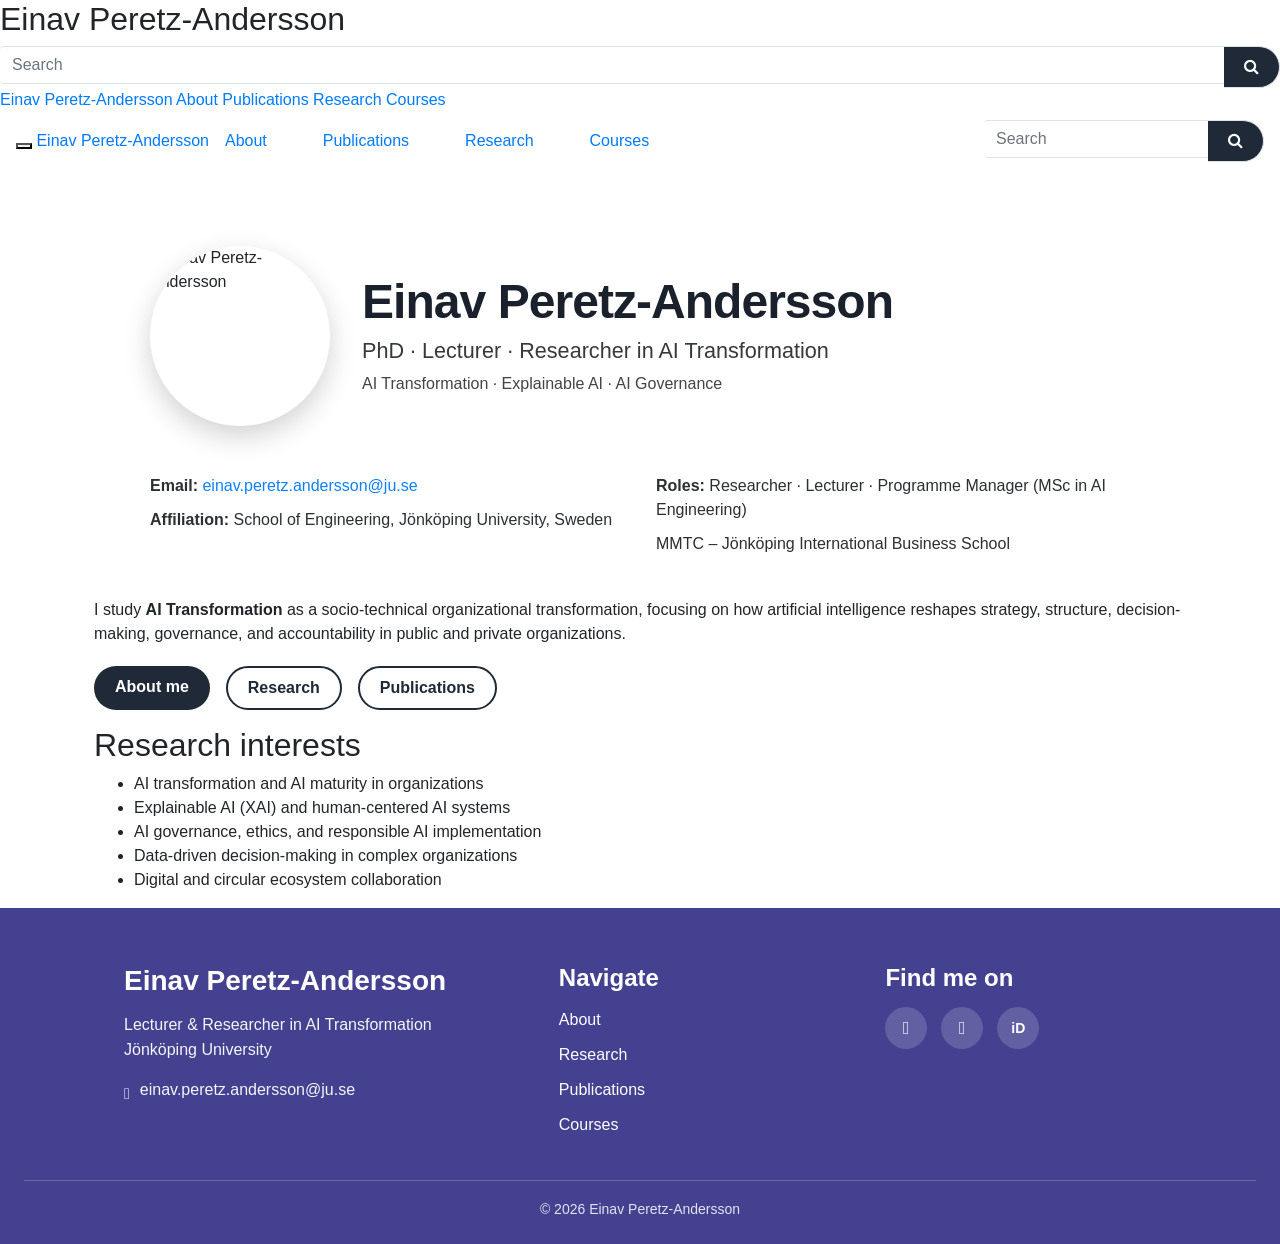
==== commit 0ecf3206: "Standardize Font Awesome across pages" ====
--- a/index.html
+++ b/index.html
@@ -43,7 +43,7 @@
 
             <div class="hero-photo hero-photo--round">
               <img src="/img/research/personal_image.png"
-                alt="Photo of Einav Peretz-Andersson"
+                alt="Einav Peretz-Andersson"
                 loading="lazy">
             </div>
 
--- a/css/main.css
+++ b/css/main.css
@@ -1,2829 +1,182 @@
-
-/* import fonts */
-@import url('https://fonts.googleapis.com/css?family=Noto+Serif:400,400italic,700|Open+Sans:400,600,700|Roboto:100,200,300,400,500,600,700|Playfair+Display:100,200,300,400,500,600,700&display=swap');
-/* end - import fonts */
-
-/* screen header - content - footer */
-
-html, body {
-  height: 100%;
-}
-
-body {
-	font-family: Roboto;
-    font-size: 16px;
-    font-weight: 500;
-	display: flex;
-	flex-direction: column;
-}
-
+/* =========================================================
+   FINAL OVERRIDES – keep at VERY END of main.css
+   ========================================================= */
+
+/* Header stays fixed at the top visually */
+.header {
+  width: 100%;
+}
+
+/* Footer behaves consistently on all pages */
+.footer {
+  width: 100%;
+  flex-shrink: 0;
+}
+
+/* Main page container spacing */
 .content {
   flex: 1 0 auto;
-}
-
-.content p {
-	font-size: 1rem;
-	font-weight: 400;
-}
-
-.content .top_p{
-	font-size: 1rem;
-	font-weight: 400;
-}
-
-.footer{
-  flex-shrink: 0;
-}
-
-/* screen header - content - footer */
-
-/* flex box code */
-
-* {
-    box-sizing: border-box;
-    padding: 0;
-    margin: 0;
-}
-
-.start{
-	justify-content: start;
-	align-items: center;
-	display: flex;
-}
-
-.end{
-	justify-content: end;
-	align-items: center;
-	display: flex;
-}
-
-a:hover {
-    text-decoration: underline;
-}
-
-/* end - flex box code */
-
-/* flex footer */
-
-footer {
-    color: white;
-	padding-bottom: 20px;
-}
-
-footer a:hover{
-	text-decoration: underline;
-}
-
-footer h1{
-	font-family: Roboto;
-	font-style: normal;
-	font-weight: 500;
-	font-size: 24px;
-	line-height: 28px;
-
-	/* #F7FAFC */
-
-	color: #F7FAFC;
-}
-
-footer h2{
-	font-family: Roboto !important;
-	font-style: normal !important;
-	font-weight: bold !important;
-	font-size: 18px !important;
-	line-height: 21px !important;
-	color: #F7FAFC !important;
-	padding-top: 0.25rem !important;
-}
-
-.footer-description{
-	font-family: Roboto !important;
-	font-style: normal !important;
-	font-weight: normal !important;
-	font-size: 16px !important;
-	line-height: 150% !important;
-	text-align: justify !important;
-	color: #F7FAFC !important;
-	padding-top: 0.5rem !important;
-}
-
-.footer-container{
-	padding-top: 40px;
-	max-width: 100%;
-    background-color: #434190;
-}
-
-.footer-section {
-	max-width: 80%;
-	margin-left: auto;
-	margin-right: auto;
-	margin-top: 20px;
-	width: 100%;
-	display: flex;
-	flex-direction: column;
-}
-
-.footer-section p{
-	padding-top: 40px;
-    color: #EBF4FF !important;
-	font-size: 16px;
-}
-
-.year-logo{
-	font-family: Roboto;
-	font-style: normal;
-	font-weight: normal;
-	font-size: 14px;
-	line-height: 20px;
-	text-align: center;
-}
-
-.year-logo span{
-	color: #434190;
-}
-
-.year-logo a {
-	color: #5A67D8;
-}
-
-.footer-bottom-links {
-	display: flex;
-	flex-direction: row;
-}
-
-.footer-menu{
-	display: flex;
-	flex-direction: column;
-	margin-bottom: 20px;
-	margin-right: 80px;
-}
-
-.footer-menu-title{
-	font-family: Roboto;
-	font-weight: 500;
-	font-size: 1.25rem;
-	line-height: 21px;
-	text-decoration: underline !important;
-	color: #F7FAFC !important;
-	margin-bottom: 40px;
-}
-
-.footer-menu-item-header{
-	font-family: Roboto;
-	font-weight: bold;
-	color: #EBF4FF !important;
-	font-size: 16px;
-	line-height: 140%;
-	margin-bottom: 12px;
-}
-
-.footer-menu-item{
-	font-family: Roboto;
-	font-style: normal;
-	font-weight: 400;
-	font-size: 1rem;
-	line-height: 21px;
-	text-decoration: underline !important;
-	color: #F7FAFC;
-	margin-bottom: 24px;
-	display: flex;
-}
-
-.footer-menu-item:hover{
-	font-weight: 500;
-	color: #F7FAFC;
-}
-
-.footer-info-item{
-	margin-top: 10px;
-	color: #EBF4FF !important;
-	font-size: 18px;
-	margin-right: 40px;
-}
-
-.footer-info-item svg{
-	color: #63B3ED;
-	margin-right: 12px;
-}
-
-.footer-border{
-	border-bottom: 1px solid  #4A5568;
-	margin-bottom: 22px;
-}
-
-.footer-social-item{
-	margin-right: 16px;
-}
-
-.footer-social-icons{
-	margin-right: 16px;
-	margin-top: 8px;
-}
-
-.footer-details-icons{
-	align-items: center !important;
-	margin-bottom: 20px;
-	display: inline;
-}
-
-.footer-social{
-	margin-bottom: 40px;
-}
-
-.footer-details-icons img{
-	margin-right: 16px;
-	width: 32px;
-	height: 32px;
-	min-width: 32px;
-	min-height: 32px;
-	max-width: 32px;
-	max-height: 32px;
-}
-
-.footer-details-icons p{
-	padding-top: 0px;
-	margin-bottom: 0px;
-	padding-bottom: 0px;
-	font-family: Roboto;
-	font-weight: bold;
-	font-size: 16px;
-	line-height: 19px;
-}
-
-.footer-find-me-mail-and-phone {
-	display: none;
-}
-
-.alert {
-	z-index: -999999;
-	position: fixed;
-	top: 50px;
-	right: 0;
-	width: 80%;
-	min-height: 60px;
-	padding: 20px;
-	margin: 1% auto;
-	left: 0;
-	right: 0;
-	background-color: #5A67D8;
-	color: white;
-	opacity: 0;
-	transition: opacity 0.6s;
-	margin-bottom: 15px;
-	box-shadow: 0px 8px 15px rgba(45, 55, 72, 0.15), 0px 0px 2px rgba(127, 156, 245, 0.16);
-	border-radius: 5px;
-}
-
-.alert.success {background-color: #4CAF50;}
-.alert.info {background-color: #2196F3;}
-.alert.warning {background-color: #ff9800;}
-
-/* The close button */
-.closebtn {
-  margin-left: 15px;
-  color: white;
-  font-weight: bold;
-  float: right;
-  font-size: 22px;
-  line-height: 20px;
-  cursor: pointer;
-  transition: 0.3s;
-}
-
-/* When moving the mouse over the close button */
-.closebtn:hover {
-  color: black;
-}
-
-.brand-footer{
-	text-align: center;
-    margin-right: auto;
-    margin-left: auto;
-	margin-bottom: 32px;
-}
-
-.brand-footer a{
-	font-family: Roboto;
-	font-size: 16px;
-	line-height: 140.62%;
-	color: #434190;
-}
-
-.brand-footer a:hover{
-	color: black;
-	text-decoration: none;
-}
-
-.brand-footer img{
-	max-width: 120px;
-}
-
-@media only screen and (max-width: 850px) {
-
-  .footer-border{
-    flex-direction: column !important;
-  }
-
-  .footer-menu{
-	  max-width: 100% !important;
-  }
-
-  footer h1{
-	  padding-right: 0px;
-	  width: 100%;
-  }
-
-  .footer-info-item  {
-    display: none;
-  }
-
-	.main-footer-menu{
-		width: 100%;
-	}
-}
-
-@media only screen and (max-width: 430px) {
-
-	#footer-menu-row{
-		flex-wrap: wrap !important;
-	}
-
-	.footer-bottom-links {
-		flex-direction: column;
-	}
-
-	.footer-details-icons {
-		display: none !important;
-	}
-
-	.footer-find-me-mail-and-phone {
-		display: inline;
-	}
-
-	.footer-menu-title {
-		margin-bottom: 26px;
-		color: #C3DAFE !important;
-	}
-
-	.footer-menu-item {
-		display: none;
-	}
-
-}
-
-/*** main content pages section ***/
-
-/* header menu */
-
-.navbar{
-	padding-top: 10px;
-	padding-bottom: 10px;
-	align-items: center;
-	min-height: 80px;
-	background: #1A202C !important;
-}
-
-.navbar .spacer{
-	width: 5%;
-}
-
-.logo{
-	color: white;
-	font-family: Roboto;
-	font-weight: bold;
-	font-size: 24px;
-	line-height: 28px;
-	padding-right: 45px;
-}
-
-.nav-link{
-	font-family: Roboto;
-	font-size: 16px;
-	color: #FFFFFF;
-	line-height: 19px;
-	cursor: pointer;
-}
-
-.nav-link:hover{
-	color: #667EEA;
-}
-
-.nav-link i{
-	margin-left: 5px;
-}
-
-.navbar .menu-main-link{
-	padding-right: 24px;
-}
-
-.navbar .menu-second-level {
-	overflow: auto;
-	max-height: 0px;
-	opacity: 0;
-	transition: max-height 0.5s ease-in-out, opacity 0.2s ease-in-out;
-	-webkit-transition: max-height 0.5s ease-in-out, opacity 0.2s ease-in-out;
-	-moz-transition: max-height 0.5s ease-in-out, opacity 0.2s ease-in-out;
-	-o-transition: max-height 0.5s ease-in-out, opacity 0.2s ease-in-out;
-}
-
-.navbar .menu-second-level-list {
-	background-color: #1A202C;
-	position: absolute;
-	top: 55px;
-	z-index: 1;
-}
-
-.navbar .menu-second-level-list-item {
-	list-style: none;
-	padding: 1rem;
-}
-
-.navbar .menu-second-level-list-item a {
-	color: white;
-	text-decoration: none;
-}
-
-.navbar .menu-second-level-list-item a:hover {
-	color: #667EEA;
-}
-
-.navbar .flex-1 {
-    flex: 1;
-    flex-basis: 100%;
-}
-
-.search-menu-btn{
-	background: white;
-}
-
-#header-search-btn:hover{
-	background: white;
-	color: #6c757d;
-}
-
-.mobile-menu{
-	overflow: auto;
-	position: fixed;
-	height: 100%;
-	margin-left: -320px;
-	transition: margin-left 0.4s ease-out;
-	background: white;
-	width: 300px;
-	z-index: 99999;
-	padding: 40px 22px;
-	box-shadow: 8px 0px 15px rgba(45, 55, 72, 0.15), 2px 0px 6px rgba(127, 156, 245, 0.35);
-}
-
-.mobile-menu-bg{
-	position: fixed;
-	height: 100%;
-	margin-left: 100%;
-	background: white;
-	width: 100%;
-	z-index: 99990;
-	opacity: 0.35;
-}
-
-.input-group-mobile{
-	margin-bottom: 20px;
-}
-
-.mobile-menu h2{
-	font-size: 16px;
-	font-family: Roboto;
-	font-style: normal;
-	font-weight: bold;
-	line-height: 150%;
-	color: #1A202C;
-	margin-bottom: 40px;
-}
-
-.mobile-menu input{
-	border: 0px !important;
-	border-bottom: 1px solid #A0AEC0 !important;
-}
-
-.mobile-menu button{
-	border: 0px !important;
-	border-bottom: 1px solid #A0AEC0 !important;
-}
-
-.mobile-menu-link{
-	font-family: Roboto;
-	font-style: normal;
-	font-weight: normal;
-	font-size: 16px;
-	line-height: 150%;
-	width: 100%;
-	margin-bottom: 30px;
-	cursor: pointer;
-}
-
-.mobile-menu-link-home{
-	font-family: Roboto;
-	font-style: normal;
-	font-weight: normal;
-	font-size: 16px;
-	line-height: 150%;
-	width: 100%;
-	margin-bottom: 30px;
-	cursor: pointer;
-}
-
-
-.mobile-menu-link i{
-	float: right;
-}
-
-.mobile-menu-second-level{
-	overflow: hidden;
-	display: block;
-	padding-top: 4px;
-	max-height: 0px;
-	opacity: 0;
-	transition: max-height 0.2s ease-in-out, opacity 0.5s ease-in-out;
-	-webkit-transition: max-height 0.2s ease-in-out, opacity 0.5s ease-in-out;
-	-moz-transition: max-height 0.2s ease-in-out, opacity 0.5s ease-in-out;
-	-o-transition: max-height 0.2s ease-in-out, opacity 0.5s ease-in-out;
-}
-
-.mobile-menu-link-more{
-	font-family: Roboto;
-	font-style: normal;
-	font-weight: normal;
-	font-size: 16px;
-	line-height: 150%;
-	width: 100%;
-	margin-bottom: 30px;
-	cursor: pointer;
-}
-
-.collapsible {
-
-}
-
-.active > i {
-	transform: rotate(180deg);
-}
-
-.mobile-menu-list-item {
-	padding-top: 10px;
-	padding-bottom: 10px;
-}
-
-@media only screen and (max-width: 850px) {
-	.navbar-collapse{
-		visibility: hidden;
-	}
-
-	.hamburger{
-		display: inline-block !important;
-	}
-
-	.mobile-menu-link{
-		color: #1A202C;
-	}
-
-	.mobile-menu-link{
-	font-family: Roboto;
-	font-style: normal;
-	font-weight: normal;
-	font-size: 16px;
-	line-height: 150%;
-	width: 100%;
-	margin-bottom: 30px;
-	cursor: pointer;
-}
-
-	
-}
-
-@media only screen and (max-width: 430px) {
-	.mobile-menu-link-home{
-		color: #5A67D8;
-	}
-
-	.mobile-menu-link{
-	font-family: Roboto;
-	font-style: normal;
-	font-weight: normal;
-	font-size: 16px;
-	line-height: 150%;
-	width: 100%;
-	margin-bottom: 30px;
-	cursor: pointer;
-}
-}
-
-/*** elements ***/
-
-/* for all pages */
-.breadcrumb-page{
-	background-color: transparent;
-	padding: 0px;
-	margin-top: 35px;
-	margin-bottom: 35px;
-}
-.breadcrumb-page li {
-  display: inline;
-  font-family: Roboto, sans-serif;
-  font-style: normal;
-  font-weight: 400;
-  font-size: 16px;
-  line-height: 1.5;
-  color: #5A67D8;
-}
-
-
-.breadcrumb-page li+li:before{
-	padding: 8px;
-	color: #5A67D8;
-	content: ">";
-}
-
-.breadcrumb-page li a {
-	text-decoration: none;
-}
-
-.breadcrumb-page li a:hover {
-	text-decoration: underline;
-}
-
-.main-header-page h1{
-	font-family: Playfair Display;
-	font-style: normal;
-	font-weight: normal;
-	font-size: 48px;
-	line-height: 64px;
-}
-.main-header-page p{
-	font-family: Roboto;
-	font-style: normal;
-	font-weight: normal;
-	font-size: 20px;
-	line-height: 150%;
-}
-
-.main-body-page h3{
-	font-family: Playfair Display;
-	font-style: normal;
-	font-weight: bold;
-	font-size: 24px;
-	line-height: 32px;
-	display: flex;
-	align-items: center;
-	letter-spacing: 0.04em;
-}
-
-.main-body-page h2{
-	font-family: Roboto;
-	font-style: normal;
-	font-weight: bold;
-	font-size: 20px;
-	line-height: 23px;
-	letter-spacing: 0.04em;
-}
-
-.main-body-page p{
-	font-family: Roboto;
-	font-style: normal;
-	font-weight: normal;
-	font-size: 18px;
-	line-height: 25px;
-}
-
-.main-dot{
-	position: static;
-	width: 8px;
-	height: 8px;
-	background: #C4C4C4;
-	flex: none;
-	order: 0;
-	align-self: center;
-	flex-grow: 0;
-	margin: 24px 0px;
-}
-
-/* Reset Select */
-select {
-  -webkit-appearance: none;
-  -moz-appearance: none;
-  -ms-appearance: none;
-  appearance: none;
-  outline: 0;
-  box-shadow: none;
-  border: 0 !important;
-  background: #2c3e50;
-  background-image: none;
-}
-
-.select-wrapper {
-	position: relative;
-}
-
-.select-wrapper:after {
-	font-family: FontAwesome;
-  	font-size: 28px;
-  	position: absolute;
-  	top: 4px;
-  	right: 20px;
-  	color: #434B67;
-  	pointer-events: none;
-}
-
-@media (max-width: 600px) {
-  /* .select-wrapper:after {
-    content: '';
-    pointer-events: none;
-  } */
-}
-
-@media only screen and (max-width: 430px) {
-	.download-btn{
-		height: 49px;
-		width: 210px;
-		padding: 14px 22px;
-		font-size: 10px;
-	}
-
-	.read-online-btn{
-		height: 49px;
-		width: 210px;
-		padding: 16px 15px;
-	}
-	
-}
-
-/* Remove IE arrow */
-select::-ms-expand {
-  display: none;
-}
-
-.example-search-input{
-	min-width: 320px !important;
-}
-
-.download-btn{
-	font-family: Roboto;
-	background: #5A67D8;
-	border-radius: 8px;
-	color: white !important;
-	font-size: 16px;
-	font-style: normal;
-	font-weight: normal;
-	line-height: 150%;
-	padding: 12px 20px;
-	text-decoration: none !important;
-	display: flex;
-	flex-direction: column;
-	align-items: center;
-	box-shadow: 0px 4px 3px rgba(26, 32, 44, 0.04), 0px 0px 2px #E2E8F0;
-}
-
-.read-online-btn{
-	font-family: Roboto;
-	font-size: 16px;
-	font-style: normal;
-	font-weight: normal;
-	line-height: 21px;
-	display: flex;
-	flex-direction: column;
-	align-items: center;
-	padding: 14px 22px;
-	background: #FFFFFF;
-	border: 2px solid #5A67D8;
-	box-sizing: border-box;
-	border-radius: 8px;
-	color: #5A67D8 !important;
-}
-
-.download-btn svg{
-	margin-left: 10px;
-}
-
-.download-btn:hover{
-	background: #667EEA;
-
-}
-
-.download-btn:active{
-	background: #5A67D8;
-	color: #434190 !important;
-}
-
-.see-page-btn{
-	display: flex;
-	flex-direction: column;
-	align-items: flex-start;
-	padding: 14px 22px;
-	position: static;
-	left: 0%;
-	right: -1.46%;
-	top: 0%;
-	bottom: 0%;
-	background: #FFFFFF;
-	border: 2px solid #5A67D8;
-	box-sizing: border-box;
-	border-radius: 8px;
-	flex: none;
-	order: 0;
-	align-self: flex-start;
-	flex-grow: 0;
-	margin: 0px 0px;
-
-}
-.see-page-text{
-	position: static;
-	left: 13.92%;
-	right: 13.92%;
-	top: 28.57%;
-	bottom: 28.57%;
-	font-family: Roboto;
-	font-style: normal;
-	font-weight: normal;
-	font-size: 18px;
-	line-height: 21px;
-	display: flex;
-	align-items: center;
-	text-align: center;
-	letter-spacing: 0.025em;
-	color: #5A67D8;
-	flex: none;
-	order: 0;
-	align-self: center;
-	flex-grow: 0;
-	margin: 0px 10px;
-}
-
-.link-btn{
-	font-family: Roboto;
-	background: #E2E8F0;
-	border-radius: 4px;
-	color: #4A5568 !important;
-	font-size: 16px;
-	line-height: 150%;
-	padding: 4px 18px;
-    text-decoration: none !important;
-}
-
-.link-btn svg{
-	margin-right: 10px;
-}
-
-.link-btn:hover{
-	background: #F7FAFC;
-}
-
-.cite-btn{
-	font-family: Roboto;
-	font-size: 1rem;
-	font-weight: 400;
-	line-height: 150%;
-	padding: 4px 18px;
-	text-decoration: none !important;
-	color: #5A67D8 !important;
-	float: right;
-	width: 10%;
-	min-width: 90px;
-}
-
-.cite-btn svg{
-	position: relative;
-	bottom: 1px;
-	margin-right: 6px;
-}
-
-.cite-btn:hover{
-	text-decoration: underline  !important;
-}
-
-.link-btn:active{
-	background: #E2E8F0;
-	color: #A0AEC0 !important;
-}
-
-.secondary-btn{
-  font-family: Roboto;
-	background: #fff;
-	border-radius: 8px;
-  border: 1px solid #5A67D8;
-	color: #5A67D8 !important;
-	font-size: 16px;
-	line-height: 150%;
-	padding: 12px 20px;
-  text-decoration: none !important;
-  /* width: 100%;
-  max-width: 130px; */
-  display: flex;
-  flex-direction: column;
-}
-
-.secondary-btn:hover{
-	background: #5A67D8;
-	color: #fff !important;
-}
-
-/* carosel */
-
-.carousel {
-	width: 100%;
-	min-height: 75px;
-}
-
-.carousel-cell {
   width: 100%;
-  height: 100%;
-  margin-right: 10px;
-  counter-increment: gallery-cell;
-}
-
-.flickity-prev-next-button{
-	background-color: transparent !important;
-	border: 2px solid black;
-	width: 24px;
-	height: 24px;
-}
-
-.flickity-prev-next-button:hover{
-	background-color: transparent !important;
-	border: 3px solid black;
-}
-
-flickity-prev-next-button:disabled,
-flickity-prev-next-button[disabled]{
-	border: 2px solid #C3DAFE !important;
-}
-
-.flickity-page-dots {
-	display: none;
-}
-
-.update-message a{
-	color: black;
-	text-decoration: underline;
-	font-weight: bold;
-}
-
-
-/* end - carosel */
-
-/*** end - elements ***/
-
-
-/* end - main content pages section */
-
-/* index page */
-
-#lecture_position {
-	font-weight: 400;
-	font-style: normal;
-	font-size: 2rem;
-}
-
-#research_intrests_header {
-	margin-top: 5rem;
-}
-
-.updates-container{
-	width: 100%;
-	background-color: #FFEEC3;
-	min-height: 100px;
-	position: relative;
-	transition: all 0.5s ease;
-}
-
-.close-updates-btn {
-	position: absolute;
-	width: 1.25rem;
-	height: 1rem;
-	right: 1rem;
-	top: 1rem;
-	cursor: pointer;
-}
-
-.closed-section {
-	min-height: 0;
-}
-
-.closed-section * {
-	display: none;
-}
-
-.close-updates-btn svg {
-	position: absolute;
-	width: 100%;
-	height: auto;
-}
-
-.updates-section {
-	margin-left: auto;
-	margin-right: auto;
-	padding-top: 20px;
-	padding-left: 3.5rem;
-	padding-right: 3.5rem;
-	width: 100%;
-	flex-direction: column;
-	align-items: center;
-	justify-content: center;
-}
-
-.updates-section-panels {
-	width: 100%;
-	display: flex;
-	flex-direction: row;
-	flex-wrap: nowrap;
-	align-items: stretch;
-	margin-bottom: 40px;
-}
-
-.updates-section h2{
-	font-family: Playfair Display;
-	color: #1A202C;
-	font-size: 24px;
-	margin-bottom: 28px;
-	letter-spacing: 0.04em;
-}
-
-.update-panel{
-	display: flex;
-	flex-direction: row;
-	flex-wrap: nowrap;
-	align-content: flex-start;
-	width: 100%;
-	text-align: center;
-}
-
-.update-text{
-	font-family: Roboto;
-	font-weight: 400;
-	font-size: 14px;
-	text-align: left;
-	line-height: 140%;
-	width: 90%;
-	color: #000000;
-	margin: auto;
-	padding-right: 1.5rem;
-	padding-left: 1.5rem;
-}
-
-#update-link {
-	color: #2D3748;
-	text-decoration: underline;
-	cursor: pointer;
-}
-
-.update-date {
-	text-decoration: underline;
-}
-
-.personal-container{
-	padding-top: 40px;
-	padding-bottom: 5rem;
-	width: 100%;
-	background-color: white;
-	box-shadow: 0px 3px 4px rgba(0, 0, 0, 0.15);
-	padding-left: 16px;
-	padding-right: 16px;
-}
-
-.personal-section{
-	max-width: 1080px;
-	margin-left: auto;
-	margin-right: auto;
-	padding-top: 40px;
-	width: 100%;
-	display: flex;
-	flex-direction: column;
-}
-
-.personal-row{
-	display: flex;
-	flex-direction: row;
-	flex-wrap: nowrap;
-	align-items: stretch;
-	align-content: flex-start;
-}
-
-.lecturer-info{
-	display: flex;
-	flex-direction: row;
-}
-
-.addresses-info{
-	display: flex;
-	flex-direction: column;
-}
-
-.personal-coloum {
-	display: flex;
-	flex-direction: column;
-	flex-wrap: nowrap;
-	align-items: stretch;
-	align-content: flex-start;
-	padding: 5px;
-}
-
-.intrest-item{
-	margin-top: 20px;
-	display: flex;
-	align-items: stretch;
-	flex-direction: row;
-	align-content: flex-start;
-	flex-wrap: nowrap;
-	color: #1A202C;
-	font-family: Roboto;
-	font-size: 16px;
-	font-weight: 400;
-	line-height: 24px;
-}
-
-.intrest-item svg{
-	margin-right: 12px;
-}
-
-.personal-row-spacer{
-	margin-bottom: 60px;
-}
-
-.personal-img{
-	height: 99px;
-	width: 99px;
-	margin-right: 12px;
-	display: flex;
-	align-items: center;
-	justify-content: center;
-	text-align: center;
-}
-
-.personal-img img{
-	border: 0px solid white;
-	border-radius: 100%;
-	max-height: 99px;
-	max-width: 99px;
-	min-height: 99px;
-	min-width: 99px;
-}
-
-.personal-titles{
-	width: calc(100% - 80px);
-	display: flex;
-	flex-direction: column;
-	flex-wrap: nowrap;
-	align-content: flex-start;
-	margin-left: 10px;
-	margin-top: -0.5rem;
-}
-
-.personal-titles h3{
-	font-family: Playfair Display;
-	font-size: 24px;
-	font-style: normal;
-	font-weight: 400;
-	line-height: 32px;
-	letter-spacing: 0.04em;
-	text-align: left;
-	color: #1A202C;
-}
-
-.space-between{
-	display: flex;
-	justify-content: space-between;
-}
-
-.align-space-between{
-	align-content: space-between;
-}
-
-.space-evenly{
-	display: flex;
-	justify-content: space-evenly;
-}
-
-.flex-end{
-	display: flex;
-	justify-content: flex-end;
-}
-
-.align-items-center{
-	align-items: center;
-}
-
-.nowrap{
-    flex-wrap: nowrap;
-}
-
-.personal-info-item{
-	font-size: 1rem;
-	font-weight: 400;
-	line-height: 150%;
-	color: #2D3748;
-	margin-top: 10px;
-}
-
-.personal-info-item svg{
-	color: #63B3ED;
-	margin-right: 12px;
-}
-
-#lecturer-name {
-	font-family: Playfair Display;
-	font-size: 3rem;
-	font-style: normal;
-	font-weight: 400;
-	line-height: 64px;
-	letter-spacing: 0em;
-	text-align: left;
-	color: #1A202C;
-}
-
-#lecture_address{
-	padding-right: 20%;
-}
-
-#lecture_address span{
-    width: 24px;
-    height: 24px;
-    margin: 0 6px 0 0;
-}
-
-.personal-row h2{
-	font-family: Playfair Display;
-	color: #1A202C;
-	text-transform: capitalize;
-}
-
-.research-seperator {
-	width: 100%;
-	position: relative;
-	height: 1px;
-	color: rgba(90, 103, 216, 0.5);
-	background-color: rgba(90, 103, 216, 0.5);
-	margin: auto;
-	margin-top: 1px;
-}
-
-@media screen and (max-width: 1250px) {
-	.research-seperator {
-		width: 100%;
-		left: 0;
-	}
-}
-
-#research_intrests {
-	margin-top: 2rem;
-}
-
-.personal-row span {
-	float: left;
-}
-
-.personal-row p{
-	color: #2D3748;
-	font-size: 1rem;
-	font-style: normal;
-	font-weight: 400;
-	line-height: 21.6px;
-}
-
-.personal-row b{
-	font-size: 16px;
-	font-weight: 700;
-}
-
-.personal-row .read-more{
-	text-decoration: none;
-	color: #63B3ED;
-	font-weight: bold;
-	font-size: 16px;
-}
-
-.personal-row .read-more:hover{
-	color: #27475E;
-	font-weight: 900;
-}
-
-.featured-publications-background {
-	margin-top: -15px;
-	background-color: #EBF4FF;
-	width: 100%;
-	padding-bottom: 5rem;
-}
-
-.featured-publications-container{
-	padding-bottom: 50px;
-	width: 100%;
-}
-
-.featured-publications-section{
-	max-width: 1080px;
-	margin-left: auto;
-	margin-right: auto;
-	padding-left: 16px;
-	padding-right: 16px;
-	margin-top: 20px;
-	width: 100%;
-	display: flex;
-	flex-direction: column;
-}
-
-.featured-publications-section h2{
-	margin-top: 2.5rem;
-	margin-bottom: 1.5rem;
-}
-
-.academic-papers-panel{
-	display: flex;
-	flex-direction: column;
-	flex-wrap: nowrap;
-	align-content: flex-start;
-	margin-top: 0;
-	margin-bottom: 2.5rem;
-	padding: 42px 50px;
-	box-shadow: 0px 8px 15px rgba(45, 55, 72, 0.15), 0px 0px 2px rgba(127, 156, 245, 0.16);
-	border-radius: 10px;
-	max-width: 1080px;
-	background-color: white;
-}
-
-.inner-publication-card-div{
-	display: flex;
-	flex-direction: row;
-}
-
-.acadmic-download-btn{
-	margin-right: 20px;
-}
-
-.academic-papers-panel h3{
-	font-family: Playfair Display;
-	font-weight: bold;
-	font-size: 1.5rem;
-	line-height: 32px;
-	letter-spacing: 0.04em;
-	padding-bottom: 8px;
-	width: 90%;
-}
-
-.academic-papers-panel h4{
-	font-family: Roboto;
-	font-size: 1rem;
-	font-weight: 400;
-	line-height: 135%;
-	padding-bottom: 26px;
-	color: #718096;
-}
-
-.academic-papers-panel p{
-	color: #1A202C;
-	font-size: 16px;
-	line-height: 140%;
-	padding-bottom: 40px;
-}
-
-.publication-details span{
-	font-family: Roboto;
-	background: #F2F2F2;
-	border-radius: 4px;
-	padding: 6px 18px;
-	color: #828282;
-	font-weight: 500;
-	font-size: 14px;
-	line-height: 150%;
-	margin-right: 0.5rem;
-}
-
-.flex-btn{
-	display: flex;
-	justify-content: center;
-}
-
-
-.see-more {
-	font-weight: 400;
-	text-align: right;
-	color: black;
-	text-decoration: underline;
-}
-
-#lecture_icons{
-	justify-content: flex-start;
-}
-
-.active-icon-panel{
-	display: block;
-}
-
-.icon-detail-panel{
-	width: 100%;
-	padding-top: 20px;
-	padding-bottom: 20px;
-	background: white;
-	border-radius: 8px;
-	align-self: center;
-	text-align: center;
-	font-family: Roboto;
-	font-style: normal;
-	font-weight: normal;
-	font-size: 16px;
-	margin-top: 20px;
-	line-height: 150%;
-	background: linear-gradient(0deg, #FFFFFF, #FFFFFF);
-	box-shadow: 0px 8px 20px rgba(45, 55, 72, 0.15);
-}
-
-@media screen and (max-width: 850px) {
-	.see-more {
-		padding-right: 1rem;
-	}
-
-	.cite-btn{
-		padding-right: 0px;
-		padding-left: 0px;
-	}
-}
-
-@media screen and (min-width: 850px) {
-	
-	.flex-btn{
-		display: flex;
-		justify-content: start;
-	}
-}
-
-@media screen and (max-width: 430px) {
-	
-	.personal-section{
-		padding-top: 0px;
-	}
-	
-	.personal-img{
-		margin-right: 0px;
-	}
-
-	#lecture_icons{
-		justify-content: center;
-	}
-	
-	#lecture_phone{
-		display: none;
-	}
-	
-	.lecturer-info{
-		display: none;
-	}
-
-	.personal-info-item svg {
-		margin-left: 6px;
-		margin-right: 6px;
-	}
-
-	
-	#contacts-mobile{
-		padding-top: 26px;
-		padding-bottom: 20px;
-	}
-
-	#research_intrests_header {
-		margin-top: 2rem;
-	}
-
-	.see-more {
-		font-weight: 500;
-	}
-	
-	.personal-row{
-		align-self: center;
-	}
-	
-	.cite-btn{
-		display: none;
-	}
-	
-	.academic-papers-panel p{
-		padding-bottom: 0px;
-		text-align: left;
-	}
-	
-	.academic-papers-panel h3{
-		padding-bottom: 0px;
-		align-items: center;
-	}
-	
-	.academic-papers-panel h4{
-		padding-bottom: 0px;
-		align-items: center;
-
-	}
-
-	.featured-publications-background {
-		padding-bottom: 2rem;
-	}
-	
-	.personal-container{
-		padding-bottom: 1rem;
-	}
-	
-	#research_intrests {
-		margin-top: 0rem;
-	}
-}
-
-#biography{
-
-}
-
-#biography-header{
-
-}
-
-
-.acadmic-parms-row{
-	/* auto layout */
-	display: flex;
-	flex-direction: row;
-	align-items: flex-start;
-	padding-top: 6px;
-	position: relative;
-	width: 110px;
-	height: 30px;
-	left: 0px;
-	bottom: 0px;
-	justify-content: flex-start;
-
-	/* Inside Auto Layout */
-	order: 0;
-	align-self: center;
-	flex-grow: 0;
-	margin-top: 8px;
-	flex: inherit;
-}
-
-.search-parms-row{
-	/* auto layout */
-	display: flex;
-	flex-direction: row;
-	align-items: flex-start;
-	padding-top: 6px;
-	position: relative;
-	width: 110px;
-	height: 30px;
-	left: 0px;
-	bottom: 0px;
-	justify-content: flex-start;
-
-	/* Inside Auto Layout */
-	order: 0;
-	align-self: center;
-	flex-grow: 0;
-	margin-top: 8px;
-	flex: inherit;
-}
-
-.space-between-search{
-	display: flex;
-	justify-content: space-between;
-}
-
-.search-date{
-	padding-bottom: 0;
-	margin-bottom: 0;
-	height: 22.62px;
-	left: 7.13%;
-	right: 84.5%;
-	top: 47px;
-	font-family: Roboto;
-	font-style: normal;
-	font-weight: normal;
-	font-size: 14px;
-	line-height: 135%;
-	color: #A0AEC0;
-
-}
-
-.search-panel{
-	display: flex;
-	flex-direction: column;
-	flex-wrap: nowrap;
-	align-content: flex-start;
-	margin-top: 1.5rem;
-	margin-bottom: 30px;
-	padding: 42px 50px;
-	box-shadow: 0px 8px 15px rgba(45, 55, 72, 0.15), 0px 0px 2px rgba(127, 156, 245, 0.16);
-	border-radius: 10px;
-	max-width: 830px;
-	background-color: white;
-}
-
-
-.search-description{
-position: static;
-width: 160px;
-height: 34.92px;
-left: 0px;
-top: 34.91px;
-
-/* Body */
-font-family: Roboto;
-font-style: normal;
-font-weight: normal;
-font-size: 20px;
-line-height: 150%;
-/* or 30px */
-
-/* Grey1 */
-color: #1A202C;
-
-/* Inside Auto Layout */
-flex: none;
-order: 1;
-align-self: flex-start;
-flex-grow: 0;
-margin: 0px 0px;
-
-}
-
-
-
-.mobile-row-breaker{
-
-}
-
-.mobile-row-spacer{
-
-}
-
-@media only screen and (max-width: 1020px) {
-
-	.nav .menu-main-link{
-		padding-right: 1rem;
-	}
-}
-
-@media only screen and (max-width: 960px) {
-
-	.nav .menu-main-link{
-		padding-right: 0.5rem;
-	}
-}
-
-@media only screen and (max-width: 920px) {
-
-	.nav .menu-main-link {
-		padding-right: 0px;
-	}
-
-	.nav *{
-		font-size: 15px;
-	}
-
-	#biography{
-		margin-bottom: 20px;
-	}
-
-	#biography-header{
-		margin-top: 20px;
-	}
-}
-
-@media only screen and (max-width: 850px) {
-  .updates-container{
-	  padding: 0px 20px;
-  }
-  .personal-container{
-	  padding-right: 20px;
-	  padding-left: 20px;
-  }
-  .featured-publications-container{
-	  padding: 0px 20px;
-  }
-
-  .academic-papers-panel {
-	  padding: 42px 20px;
-	  margin-right: 16px;
-	  margin-left: 16px;
-  }
-}
-
-@media only screen and (max-width: 430px) {
-
-	#lecturer-name-header{
-		position: relative;
-		display: contents;
-		align-items: center;
-		font-family: Roboto;
-		font-weight: 400;
-		font-size: 18px;
-		line-height: 16px;
-		text-transform: capitalize;
-		color: #FFFFFF;
-	}
-
-	#lecturer-name {
-		font-size: 32px;
-		text-align: center;
-	}
-
-  #image-row{
-	  flex-direction: column !important;
-	  align-items: center !important;
-	  align-content: center !important;
-	  text-align: center !important;
-	  margin-bottom: 20px !important;
-  }
-
-  #lecture_position{
-	  font-weight: 400 !important;
-	  padding-top: 0;
-	  margin-top: 8px;
-	  line-height: 34px !important;
-	  font-size: 24px !important;
-  }
-
-  #personal-data-row{
-	  flex-direction: column !important;
-  }
-
-  .personal-row h2{
-	  font-size: 26px;
-	  line-height: 35px;
-	  padding: 0px 0px;
-  }
-
-  .mobile-row-breaker{
-	  flex-wrap: wrap;
-	  flex-direction: column;
-
-	}
-	
-	.inner-publication-card-div{
-	  flex-wrap: wrap;
-	  flex-direction: column;
-	}
-
-	.mobile-row-spacer{
-		padding-top: 40px;
-	}
-
-	.flickity-prev-next-button{
-		display: none;
-	}
-
-	.featured-publications-section h2{
-		margin-left: 0rem;
-		margin-bottom: 1.5rem;
-	}
-}
-
-@media only screen and (max-width: 400px) {
-
-	.acadmic-parms-row{
-		display: flex;
-		flex-direction: row;
-	}
-
-	.acadmic-parms-row span{
-		margin-top: 10px;
-	}
-
-
-}
-
-@media only screen and (max-width: 530px) {
-  .mobile-row-breaker{
-	  flex-wrap: wrap;
-	  flex-direction: column;
-	}
-}
-
-/* end - index page */
-
-
-/* lab page */
-
-.member-disc{
-	font-size: 18px !important;
-}
-
-.member-link-btn{
-	max-width: 200px !important;
-}
-
-.member-div-image{
-	display: flex;
-	justify-content: center;
-}
-
-.member-div-image img{
-	max-width: 100%;
-}
-
-@media only screen and (max-width: 768px) {
-  .img-delete-mobile{
-	display: none;
-	}
-}
-
-
-
-/* end - lab page */
-
-/* publications page  */
-
-#reset-btn{
-  font-family: Roboto;
-  font-style: normal;
-  font-weight: normal;
-  font-size: 18px;
-  line-height: 180%;
-  align-items: center;
-  text-align: center;
-  letter-spacing: 0.02em;
-  color: #5A67D8;
-  margin: 10px 36px;
-  cursor: pointer;
-}
-
-.academic-papers-order-filter-wrapper {
-	display: flex;
-	flex-direction: row;
-}
-
-.publications-order-by-btn {
-	pointer-events: none;
-}
-
-.publications-order-by-icon {
-	display: none;
-}
-
-.publications-filter-btn{
-	pointer-events: none;
-}
-
-.publications-filter-icon {
-	display: none;
-}
-
-.filter {
-	cursor: pointer;
-}
-
-.academic-papers-container{
-	max-width: 1080px;
-	margin-left: auto;
-	margin-right: auto;
-	padding-top: 20px;
-	width: 100%;
-	display: flex;
-	flex-direction: column;
-	align-items: center;
-	justify-content: center;
-	margin-top: 5rem;
-}
-
-.academic-papers-header-section{
-	align-items: start;
-    display: flex;
-    flex-flow: column;
-	width: 100%;
-	padding-left: 16px;
-	padding-right: 16px;
-}
-
-.academic-papers-header-section h1{
-	font-size: 3rem;
-	font-family: Playfair Display;
-	font-weight: 400;
-	margin-bottom: 0.75rem;
-}
-
-.academic-papers-body-section h2{
-	padding-top: 30px;
-}
-
-.academic-papers-header-section h5{
-	font-size: 0.875rem;
-	font-weight: 400;
-}
-
-.academic-papers-header-section button{
-	padding: 8px 20px;
-	margin-right: 20px;
-	margin-top: 5px;
-	background: #FFFFFF;
-	box-shadow: 0px 4px 3px rgba(26, 32, 44, 0.04), 0px 0px 2px #E2E8F0;
-	border-radius: 4px;
-	border: 0px solid white;
-	font-family: Roboto;
-	font-style: normal;
-	font-weight: normal;
-	font-size: 16px;
-	line-height: 150%;
-	color: #4A5568;
-}
-
-.academic-papers-header-section form{
-	margin-bottom: 20px;
-}
-
-.academic-papers-header-section button:hover{
-	background: #5A67D8;
-	color: #FFFFFF;
-	border: 0px solid #5A67D8;
-    text-decoration: none;
-}
-
-.active-sort-button option {
-	background: #FFFFFF;
-	color: #4A5568;
-	font-weight: 400;
-	border: 0px solid #4A5568;
-}
-
- .active-sort-button {
-	background: #5A67D8 !important;
-	color: #FFFFFF !important;
-	font-weight: bold !important;
-	border: 0px solid #5A67D8 !important;
-}
-
-.academic-papers-header-section button:active{
-	background: #5A67D8 !important;
-	color: #FFFFFF;
-	border: 0px solid #5A67D8;
-}
-
-.academic-papers-body-section{
-	width: 100%;
-}
-
-.academic-papers-header-section select{
-	min-width: 10rem;
-	padding: 8px 20px;
-	margin-right: 20px;
-	margin-top: 5px;
-	background: #FFFFFF;
-	box-shadow: 0px 4px 3px rgba(26, 32, 44, 0.04), 0px 0px 2px #E2E8F0;
-	border-radius: 4px;
-	border: 0px solid white;
-	font-family: Roboto;
-	font-style: normal;
-	font-weight: normal;
-	font-size: 16px;
-	line-height: 150%;
-	color: #4A5568;
-	box-shadow: 0px 8px 15px rgba(45, 55, 72, 0.15), 0px 0px 2px rgba(127, 156, 245, 0.16);
-	background-image: url("/lecture_website_template/img/expand_more.png");
-	background-repeat: no-repeat;
-	background-position: right;
-}
-
-.academic-papers-header-section option {
-	font-family: Roboto;
-	font-weight: 400;
-	font-size: 1rem;
-}
-
-.publications-hr {
-	margin-top: 2.5rem;
-	margin-bottom: 2.5rem;
-	width: 90%;
-}
-
-.publication-details {
-	display: flex;
-	align-self: flex-end;
-}
-
-
-@media only screen and (max-width: 850px) {
-
-	.academic-papers-container{
-		margin-top: 1rem;
-	}
-
-	.publications-hr {
-		margin-top: 0.5rem;
-	}
-
-
-  .academic-papers-header-section select{
-	  width: 100%;
-	  margin-left: auto;
-	  margin-right: auto;
-	  margin-bottom: 10px;
-  }
-}
-
-/* Edited by Chezi Imany  */
-@media only screen and (max-width: 400px){
-
-	.academic-papers-header-section h1{
-		font-size: 22px;
-		display: flex;
-		align-self: center;
-		text-align: left;
-	}
-
-	.content .top_p{
-		text-align: center;
-	}
-
-	.teaching-papers-body-section {
-		margin-left: 0px !important;
-	}
-
-
-	.publications-order-by-icon {
-		display: inline;
-		height: 14px;
-		margin-right: 13px;
-		color: #667EEA;
-	}
-
-	.publications-order-by-btn {
-		pointer-events: auto;
-		color: #667EEA;
-	}
-
-	.publications-filter-btn {
-		pointer-events: auto;
-		color: #667EEA;
-	}
-
-	.publications-filter-icon {
-		display: inline;
-		height: 10px;
-		margin-right: 13px;
-		margin-top: 2px;
-	}
-
-
-	#reset-btn {
-	  font-size: 14px;
-	  margin: 12px 10px;
-	  text-align: left;
-	}
-}
-
-
-/* end - publications page */
-
-/* search page */
-
-.search-label{
-	font-family: Roboto;
-    background: #F2F2F2;
-    border-radius: 4px;
-    padding: 6px 18px;
-    color: #828282;
-    font-weight: 500;
-    font-size: 14px;
-    line-height: 150%;
-    margin-right: 0.5rem;
-}
-
-.search-date{
-	font-size: 14px !important;
-	margin-bottom: 10px;
-}
-
-
-@media only screen and (max-width: 400px)
-{
-
-	.search-card-margin-fix{
-		margin-top: 20px !important;
-		width: 100%;
-		margin-left: 0px !important;
-	}
-}
-
-/* end - search page */
-
-/* start  - teaching page*/
-
-
-.teaching-papers-header-section{
-    display: flex;
-    flex-flow: column;
-	width: 100%;
-	padding-left: 16px;
-	padding-right: 16px;
-}
-
-.teaching-body-filter form{
-	margin-bottom: 20px;
-}
-
-.teaching-papers-header-section hr{
-	border: 1px solid #E2E8F0;
-}
-
-.teaching-papers-header-section h1{
-	font-family: Playfair Display;
-	font-size: 48px;
-	line-height: 64px;
-	text-transform: capitalize;
-}
-
-.search-pre-header{
-	font-family: Playfair Display;
-	font-size: 24px;
-	line-height: 10px;
-}
-
-.teaching-papers-body-section{
-	padding-bottom: 50px;
-	width: 100%;
-	padding-left: 0px;
-    padding-right: 0px;
-}
-
-.teaching-papers-body-section h3{
-	font-family: Playfair Display;
-	font-weight: bold;
-	font-size: 24px;
-	line-height: 32px;
-	letter-spacing: 0.04em;
-	padding-bottom: 8px;
-	color: #1A202C;
-}
-
-.teaching-papers-body-section p{
-  font-family: Roboto;
-  font-style: normal;
-  font-weight: normal;
-  font-size: 20px;
-  line-height: 150%;
+}
+
+/* Global container width */
+.container {
+  max-width: 1140px;
+  margin: 0 auto;
+  padding: 0 1.5rem;
+}
+
+/* =========================
+   HOMEPAGE HERO
+   ========================= */
+
+.hero--profile {
+  padding: 3.5rem 0 2rem;
+}
+
+.hero-wrap {
+  max-width: 980px;
+  margin: 0 auto;
+}
+
+.hero-top {
+  display: flex;
+  align-items: center;
+  gap: 2rem;
+  padding: 1.25rem 0 1.75rem;
+}
+
+.hero-photo {
+  flex: 0 0 auto;
+}
+
+.hero-photo img,
+.hero-photo--round img,
+.profile-photo {
+  width: 180px !important;
+  height: 180px !important;
+  border-radius: 50% !important;
+  object-fit: cover !important;
+  display: block;
+  box-shadow: 0 10px 28px rgba(0, 0, 0, 0.18);
+}
+
+.hero-heading {
+  min-width: 0;
+}
+
+.hero-name {
+  font-family: Roboto, sans-serif !important;
+  font-size: 3rem;
+  font-weight: 700;
+  line-height: 1.05;
+  margin: 0 0 0.5rem;
+  letter-spacing: -0.02em;
   color: #1A202C;
-  padding-bottom: 0;
-}
-
-.teaching-papers-body-section .semester{
-  font-size: 16px;
-  line-height: 135%;
-  color: #A0AEC0;
-  margin-bottom: 4px;
-}
-
-.teaching-container{
-	max-width: 830px;
-	margin-left: auto;
-	margin-right: auto;
-	padding-top: 20px;
-	width: 100%;
-	display: flex;
-	flex-direction: column;
-	align-items: center;
-	justify-content: center;
-	margin-top: 5rem;
-}
-
-.teaching-body-filter button{
-	padding: 8px 20px;
-	margin-right: 20px;
-	margin-top: 5px;
-	background: #FFFFFF;
-	box-shadow: 0px 4px 3px rgba(26, 32, 44, 0.04), 0px 0px 2px #E2E8F0;
-	border-radius: 4px;
-	border: 0px solid white;
-	font-family: Roboto;
-	font-style: normal;
-	font-weight: normal;
-	font-size: 16px;
-	line-height: 150%;
-	color: #4A5568;
-}
-
-.teaching-body-filter button:hover{
-	background: #5A67D8 !important;
-	color: #FFFFFF;
-	border: 0px solid #5A67D8;
-    text-decoration: none !important;
-}
-
-.active-filter-button{
-	background: #5A67D8 !important;
-	color: #FFFFFF !important;
-	font-weight: bold !important;
-	border: 0px solid #5A67D8;
-}
-
-.teaching-body-filter button:active{
-	background: #5A67D8 !important;
-	color: #FFFFFF;
-	border: 0px solid #5A67D8;
-}
-
-
-@media only screen and (max-width: 420px){
-	.teaching-body-filter button {
-		white-space: normal
-	}
-
-	.teaching-papers-header-section hr{
-		visibility: hidden;
-	}
-}
-
-@media only screen and (max-width: 500px){
-	.mobile-buttons-tide{
-		margin-right: 0px !important;
-		width: 100%;
-	}
-
-	.mobile-buttons-holder-tide{
-		width: 100%;
-		display: flex;
-		flex-direction: row;
-		flex-wrap: nowrap;
-	}
-
-	.teaching-papers-body-section h3 {
-		margin-left: 16px;
-	}
-
-	.teaching-papers-body-section p {
-		margin-left: 16px;
-	}
-
-	.academic-papers-panel h3{
-		margin-left: 0px;
-	}
-
-	.academic-papers-panel p{
-		margin-left: 0px;
-	}
-
-	.teaching-container{
-		margin-top: 1rem;
-	}
-
-
-	
-	.teaching-papers-body-section{
-		padding-bottom: 0px !important;
-	}
-}
-
-@media only screen and (max-width: 850px) {
-	.teaching-papers-body-section{
-		margin-left: 16px;
-	}
-
-	.teaching-body-card{
-		margin-left: 16px;
-		margin-right: 16px;
-	}
-
-	.teaching-papers-header-section select{
-		width: 100%;
-		margin-left: auto;
-		margin-right: auto;
-		margin-bottom: 10px;
-	}
-}
-
-
-/* end - teaching page*/
-
-/* start - 404 not found */
-
-.content-404 {
-	flex: 1 0 auto;
-  }
-
-.not-found-section {
-	margin: auto;
-	margin-top: 7rem;
-	margin-bottom: 5.5rem;
-	text-align: center;
-	width: 80%;
-}
-
-.not-found-title {
-	font-family: Playfair Display;
-	font-size: 48px;
-	font-style: normal;
-	font-weight: 400;
-	line-height: 64px;
-	letter-spacing: 0em;
-	margin-bottom: 0;
-}
-
-.not-found-message {
-	margin-top: 2.7rem;
-	font-size: 16px;
-	font-style: normal;
-	font-weight: 400;
-	line-height: 24px;
-	letter-spacing: 0em;
-	margin-bottom: 0;
-}
-
-.not-found-buttons-section {
-	margin-top: 3.375rem;
-}
-
-.not-found-buttons-section a {
-	color: #5A67D8;
-	margin-bottom: 20px;
-}
-
-.not-found-section a:hover {
-	color: white;
-}
-
-.not-found-button {
-	display: inline-block;
-	border: 2px solid #5A67D8;
-	background-color: white;
-	width: 16.25rem;
-	height: 3.25rem;
-	font-size: 24px;
-	font-style: normal;
-	font-weight: 500;
-	line-height: 36px;
-	letter-spacing: 0em;
-	text-align: center;
-}
-
-.not-found-arrow-hover {
-	display: none;
-}
-
-.not-found-button:hover {
-	background-color: #5A67D8;
-}
-
-.not-found-button:hover > .not-found-arrow {
-	display: none;
-}
-
-.not-found-button:hover > .not-found-arrow-hover {
-	display: inline;
-}
-
-.not-found-img {
-	margin: auto;
-	margin-top: 4.125rem;
-	position: relative;
-	min-height: 500px;
-}
-
-.not-found-img svg {
-	position: relative;
-	left: 0;
-	top: 0;
-	width: 50%;
-	height: 50%;
-}
-
-@media screen and (max-width: 430px) {
-
-	.not-found-title {
-		font-size: 24px;
-		font-weight: normal;
-		line-height: 32px;
-	}
-
-	.not-found-message{
-		font-weight: normal;
-		font-size: 16px;
-		text-align: center;
-
-	}
-
-	.not-found-container {
-		display: flex;
-		flex-direction: column-reverse;
-	}
-
-	.not-found-img {
-		font-style: normal;
-		font-weight: 500;
-		font-size: 22px;
-		line-height: 26px;
-		margin-bottom: -255px;
-	}
-
-	.not-found-buttons-section {
-		margin-bottom: -60px;
-
-	}
-
-	.content-404 {
-		margin-top: -50px;
-	}	
-}
-
-/* end 404 not found */
-
-/* blog page */
-
-
-.blog-post-title-background {
-	margin-top: -20px;
-	background-color: #EBF4FF;
-	width: 100%;
-	padding-bottom: 2rem;
-}
-
-.blog-post-title-section{
-	max-width: 1080px;
-	margin-left: auto;
-	margin-right: auto;
-	padding-left: 16px;
-	padding-right: 16px;
-	margin-top: 20px;
-	width: 100%;
-	display: flex;
-	flex-direction: column;
-}
-
-.blog-post-title-container{
-	width: 100%;
-}
-
-.blog-post-title{
-	margin-top: 50px;
-	text-align: left;
-}
-
-.blog-post-title h1{
-	font-weight: 400 !important;
-	font-family: Playfair Display !important;
-	font-size: 48px;
-	line-height: 64px;
-	color: #1A202C;
-}
-
-.meta-blog-post-title{
-	margin-top: 1rem;
-	font-weight: 400;
-	color: #828282;	
-}
-
-.academic-papers-panel h5{
-	color: #1A202C;
-	font-size: 16px;
-	line-height: 150%;
-	font-weight: 400;
-}
-
-.blog-data{
-	
-}
-
-.blog-title{
-}
-
-.blog-title-second{
-}
-
-.blog-post{
-	margin-bottom: 30px;
-}
-	
-.blog-post hr{
-	width: 100% !important;
-	margin-bottom: 1.5rem !important;
-}
-	
-.blog-post p{
-	line-height: 1.5 !important;
-	margin-bottom: 1.7rem;
-	font-size: 1.1rem !important;
-}
-
-
-.blog-post-next-blogs-background {
-	padding-top: 2rem;
-	background-color: #EBF4FF;
-	width: 100%;
-	padding-bottom: 2rem;
-}
-
-.blog-post-next-blogs-section{
-	max-width: 1080px;
-	margin-left: auto;
-	margin-right: auto;
-	padding-left: 16px;
-	padding-right: 16px;
-	margin-top: 1rem;
-	width: 100%;
-	display: flex;
-	flex-direction: row;
-	flex-wrap: wrap;
-}
-
-.next-blog-card-size{
-	width: calc(50% - 20px);
-	margin-right: 20px;
-}
-
-.next-blog-card-wrapper{
-	align-content: space-between;
-}
-
-.blog-post-next-blogs-section h3{
-	font-weight: 400;
-	letter-spacing: 0.04em;
-}
-
-.meta-blog-next-post-time-element{
-	margin-top: 0.5rem;
-	margin-bottom: 1rem;
-}
-
-.next-post-box-title h3{
-	padding-bottom: 0px !important;
-	margin-bottom: 0px !important;
-	color: #1A202C;
-	text-decoration: none;
-	width: 100%;
-	font-weight: 600;
-}
-
-@media only screen and (max-width: 450px) {
-
-	.next-blog-card-size{
-		width: 100%;
-		margin-right: 0px;
-		margin-left: 0px;
-	}
-	
-	.blog-post-title h1{
-		font-size: 32px !important;
-	}
-
-	.blog-data{
-		display: none;
-	}
-	
-	.blog-title{
-		font-size: 16pt !important;
-	}
-	
-	.blog-title-second{
-		font-size: 14pt !important;
-	}
-
-	.blog-post-title{
-		text-align: center;
-	}
-
-	.blog-post{
-		margin-right: 10px;
-		margin-left: 10px;
-	}
-	
-	.blog-post p{
-	}
-
-	.blog-post h1{
-		font-size: 20pt;
-		text-align: center;
-	}
-
-	.blog-post h3{
-		font-size: 16pt;
-	}
-}
-
-/* end - blog page */
-
-/* help settings */
-
-.w-100{
-	width: 100%;
-}
-
-.wrap{
-	flex-wrap: wrap !important;
-}
-
-.col-reverse-mobile{
-	flex-direction: row;
-}
-
-.acadmic-card-margin-fix{
-
-}
-
-.no-show-mobile{
-	
-}
-
-@media screen and (max-width: 600px) {
-	.personal-info-item {
-	  font-size: 14px;
-	}
-
-	#lecture_address *{
-		font-size: 14px;
-	}
-
-	.col-reverse-mobile{
-		flex-direction: column-reverse !important;
-	}
-
-	.acadmic-card-margin-fix{
-		margin-right: 20px;
-		margin-top: 10px;
-	}
-	
-	.updates-container{
-		display: none;
-	}
-}
-
-@media screen and (max-width: 470px) {
-	.personal-info-item {
-	  font-size: 12px;
-	}
-
-	#lecture_address *{
-		font-size: 12px;
-	}
-
-	.no-show-mobile{
-		display: none;
-	}
-}
-
-@media screen and (max-width: 430px) {
-	.personal-info-item {
-	  font-size: 20px;
-	}
-
-	#lecture_address *{
-		font-size: 20px;
-	}
-	
-	.acadmic-card-margin-fix{
-		align-self: center;
-	}
-}
-
-@media screen and (max-width: 850px) {
-	.next-blog-card-size{
-		width: 100%;
-		margin-right: 0px;
-		margin-left: 0px;
-	}
-	
-	.blog-post-title h1{
-		font-size: 40px;
-	}
-}
-
-
-.nowrap{
-	flex-wrap: nowrap !important;
-}
-
-.center{
-	align-items: center !important;
-	align-content: center !important;
-}
-
-/* HELP */
-
-.personal-row-col{
-	display: flex;
-	flex-direction: row;
-	flex-wrap: nowrap;
-	align-items: stretch;
-	align-content: flex-start;
-}
-
-
-@media screen and (max-width: 450px) {
-	.personal-row-col{
-		display: flex;
-		flex-direction: column;
-		flex-wrap: nowrap;
-		align-items: stretch;
-		align-content: flex-start;
-		padding: 5px;
-	}
-}
-
-.personal-row-col-footer{
-	display: flex;
-	flex-direction: row;
-	flex-wrap: nowrap;
-	align-items: stretch;
-	align-content: flex-start;
-}
-
-@media screen and (max-width: 750px) {
-	.personal-row-col-footer{
-		display: flex;
-		flex-direction: column;
-		flex-wrap: nowrap;
-		align-items: stretch;
-		align-content: flex-start;
-		padding: 5px;
-	}
-}
-
-/* HELP - end */
-
-
-/* end - help settings */
-
-
-/* burger css */
-/*!
- * Hamburgers
- * @description Tasty CSS-animated hamburgers
- * @author Jonathan Suh @jonsuh
- * @site https://jonsuh.com/hamburgers
- * @link https://github.com/jonsuh/hamburgers
- */
-
- @media screen and (min-width: 850px) {
-	.hamburger {
-		display: none;
-	}
-	
-	.no-show-desktop{
-		display: none;
-	}
-
-	.mobile-menu {
-		display: none;
-	}
-
-	.mobile-menu-bg {
-		opacity: 0;
-	}
- }
-
-.hamburger {
-  /* padding-right: 20px; */
-  cursor: pointer;
-  transition-property: opacity, filter;
-  transition-duration: 0.15s;
-  transition-timing-function: linear;
-  font: inherit;
-  color: #FFFFFF;
-  text-transform: none;
+}
+
+.hero-title {
+  font-size: 1.35rem;
+  margin: 0 0 0.25rem;
+  opacity: 0.9;
+}
+
+.hero-tags {
+  margin: 0;
+  opacity: 0.85;
+}
+
+.hero-meta {
+  display: grid;
+  grid-template-columns: 1fr 1fr;
+  gap: 2rem;
+  padding-top: 1.25rem;
+}
+
+.meta-line {
+  margin: 0 0 0.6rem;
+  opacity: 0.95;
+}
+
+/* Buttons on homepage */
+.pill-row {
+  margin-top: 1.25rem;
+  display: flex;
+  gap: 1rem;
+  flex-wrap: wrap;
+}
+
+.btn {
+  display: inline-block;
+  padding: 0.5rem 1.25rem;
+  border-radius: 999px;
+  background-color: #1f2937;
+  color: #fff;
+  font-weight: 600;
+  text-decoration: none;
+  transition: all 0.2s ease;
+}
+
+.btn:hover {
+  background-color: #111827;
+  color: #fff;
+  text-decoration: none;
+}
+
+.btn--ghost {
   background-color: transparent;
-  border: 0;
-  margin: 0;
-  overflow: visible; }
-  .hamburger:hover {
-    opacity: 0.7; }
-  .hamburger.is-active:hover {
-    opacity: 0.7; }
-  .hamburger.is-active .hamburger-inner,
-  .hamburger.is-active .hamburger-inner::before,
-  .hamburger.is-active .hamburger-inner::after {
-    background-color: #FFFFFF; }
-
-.hamburger-box {
-  width: 40px;
-  color:#FFFFFF;
-  height: 24px;
-  display: inline-block;
-  position: relative; }
-
-.hamburger-inner {
-  display: block;
-  top: 50%;
-  margin-top: 2px; }
-  .hamburger-inner, .hamburger-inner::before, .hamburger-inner::after {
-    width: 25px;
-    height: 2px;
-    background-color: #FFFFFF;
-    border-radius: 4px;
-    position: absolute;
-    transition-property: transform;
-    transition-duration: 0.15s;
-    transition-timing-function: ease; }
-  .hamburger-inner::before, .hamburger-inner::after {
-    content: "";
-    display: block; }
-  .hamburger-inner::before {
-    top: -8px; }
-  .hamburger-inner::after {
-    bottom: -8px; }
-
-.hidden {
-	display: none;
-}
-/* ==============================
-   NEW FOOTER (site-footer)
-   ============================== */
+  color: #1f2937;
+  border: 2px solid #1f2937;
+}
+
+.btn--ghost:hover {
+  background-color: #1f2937;
+  color: #fff;
+}
+
+/* =========================
+   HEADER NAV
+   ========================= */
+
+.main-nav {
+  display: flex;
+  align-items: center;
+}
+
+.main-nav .menu {
+  display: flex;
+  align-items: center;
+  flex: 1;
+  gap: 24px;
+}
+
+.main-nav .header-search {
+  display: flex;
+  align-items: center;
+}
+
+.main-nav .menu .nav-link {
+  text-decoration: none;
+}
+
+.main-nav .nav-link.active {
+  color: #667EEA;
+  font-weight: 600;
+}
+
+/* =========================
+   FOOTER
+   ========================= */
+
+.site-footer,
+.site-footer * {
+  font-family: Roboto, sans-serif !important;
+}
 
 .site-footer {
   background: #434190;
   color: #fff;
-  padding: 56px 0 24px;
+  padding: 56px 1.5rem 24px;
 }
 
 .site-footer .container {
@@ -2839,7 +192,6 @@
   text-decoration: underline;
 }
 
-/* layout */
 .footer-grid {
   display: grid;
   grid-template-columns: 1.4fr 1fr 1fr;
@@ -2847,15 +199,13 @@
   align-items: start;
 }
 
-/* headings */
 .footer-col h3,
 .footer-col h4 {
-  font-family: inherit;   /* use body font (Roboto) */
-  font-weight: 600;
+  font-family: Roboto, sans-serif !important;
+  font-weight: 700 !important;
   margin: 0 0 14px 0;
 }
 
-/* text */
 .footer-col p {
   margin: 0 0 14px 0;
   line-height: 1.6;
@@ -2868,7 +218,12 @@
   gap: 10px;
 }
 
-/* socials */
+.site-footer .footer-col a {
+  display: block;
+  margin-bottom: 0.6rem;
+  line-height: 1.6;
+}
+
 .footer-socials {
   display: flex;
   gap: 14px;
@@ -2880,7 +235,7 @@
   height: 42px;
   border-radius: 50%;
   background: rgba(255,255,255,0.16);
-  display: inline-flex;
+  display: inline-flex !important;
   align-items: center;
   justify-content: center;
   font-size: 18px;
@@ -2888,6 +243,25 @@
 
 .footer-socials a:hover {
   background: rgba(255,255,255,0.28);
+}
+
+.site-footer .orcid-badge {
+  width: 42px;
+  height: 42px;
+  border-radius: 50%;
+  background: rgba(255,255,255,0.16);
+  display: inline-flex !important;
+  align-items: center;
+  justify-content: center;
+  font-weight: 700;
+  font-size: 14px;
+  letter-spacing: 0.02em;
+  color: #fff;
+}
+
+.site-footer .orcid-badge:hover {
+  background: rgba(255,255,255,0.28);
+  text-decoration: none;
 }
 
 .footer-bottom {
@@ -2899,166 +273,22 @@
   opacity: 0.85;
 }
 
-/* mobile */
+/* =========================
+   MOBILE
+   ========================= */
+
 @media (max-width: 900px) {
   .footer-grid {
     grid-template-columns: 1fr;
     gap: 32px;
   }
 }
-.site-footer i.fa {
-  display: inline-block;
-  line-height: 1;
-}
-.site-footer .orcid-badge {
-  width: 42px;
-  height: 42px;
-  border-radius: 50%;
-  background: rgba(255,255,255,0.16);
-  display: inline-flex;
-  align-items: center;
-  justify-content: center;
-  font-weight: 700;
-  font-size: 14px;
-  letter-spacing: 0.02em;
-  color: #fff;
-}
-
-.site-footer .orcid-badge:hover {
-  background: rgba(255,255,255,0.28);
-  text-decoration: none;
-}
-/* ==============================
-   HEADER PATCH (works with components/header.html)
-   No Bootstrap needed
-   ============================== */
-
-/* Desktop header layout */
-.main-nav {
-  display: flex;
-  align-items: center;
-}
-
-/* Menu container used in header.html */
-.main-nav .menu {
-  display: flex;
-  align-items: center;
-  flex: 1;
-  gap: 24px;
-}
-
-/* Search container used in header.html */
-.main-nav .header-search {
-  display: flex;
-  align-items: center;
-}
-
-/* Make links look like the rest of your navbar */
-.main-nav .menu .nav-link {
-  text-decoration: none;
-}
-
-/* Active link highlight (you can change color if you want) */
-.main-nav .nav-link.active {
-  color: #667EEA;
-  font-weight: 600;
-}
-
-/* On small screens: hide desktop menu/search, show hamburger */
-@media only screen and (max-width: 850px) {
+
+@media (max-width: 850px) {
   .main-nav .menu,
   .main-nav .header-search {
     display: none;
   }
-}
-
-/* === Hero layout === */
-.hero-grid {
-  display: grid;
-  grid-template-columns: 1.6fr 1fr;
-  gap: 2rem;
-  align-items: center;
-}
-
-/* === Profile photo === */
-.hero-photo {
-  display: flex;
-  justify-content: flex-end;
-}
-
-.hero-photo img {
-  width: 100%;
-  max-width: 220px;   /* <<< this is the key line */
-  height: auto;
-  border-radius: 12px;
-  object-fit: cover;
-}
-/* =========================
-   PROFILE HERO (Index page)
-   ========================= */
-
-.hero--profile {
-  padding: 3.5rem 0 2rem;
-}
-
-.hero-wrap {
-  max-width: 980px;
-  margin: 0 auto;
-}
-
-.hero-top {
-  display: flex;
-  gap: 2rem;
-  align-items: center;
-  padding: 1.25rem 0 1.75rem;
-}
-
-.hero-photo {
-  flex: 0 0 auto;
-}
-
-.hero-photo--round img {
-  width: 140px;
-  height: 140px;
-  border-radius: 999px;
-  object-fit: cover;
-  display: block;
-  box-shadow: 0 10px 28px rgba(0,0,0,0.18);
-}
-
-.hero-heading {
-  min-width: 0;
-}
-
-.hero-name {
-  font-size: 3rem;
-  line-height: 1.05;
-  margin: 0 0 0.5rem;
-  letter-spacing: -0.02em;
-}
-
-.hero-title {
-  font-size: 1.35rem;
-  margin: 0 0 0.25rem;
-  opacity: 0.9;
-}
-
-.hero-tags {
-  margin: 0;
-  opacity: 0.85;
-}
-
-.hero-meta {
-  display: grid;
-  grid-template-columns: 1fr 1fr;
-  gap: 2rem;
-  padding-top: 1.25rem;
-  border-top: 1px solid rgba(255,255,255,0.18);
-}
-
-.meta-line {
-  margin: 0 0 0.6rem;
-  opacity: 0.95;
 }
 
 @media (max-width: 768px) {
@@ -3075,384 +305,11 @@
     grid-template-columns: 1fr;
     text-align: left;
   }
-}
-.pill-row {
-  display: flex;
-  flex-wrap: wrap;
-  gap: 0.6rem;
-  margin-top: 0.75rem;
-}
-
-.pill {
-  padding: 0.45rem 0.75rem;
-  border-radius: 999px;
-  border: 1px solid rgba(255,255,255,0.18);
-  background: rgba(255,255,255,0.06);
-  font-size: 0.95rem;
-  line-height: 1;
-}
-
-
-h1, h2, h3 {
-  letter-spacing: -0.02em;
-}
-/* Research interests list (index) */
-.research-list {
-  list-style: none;
-  padding: 0;
-  margin: 0.75rem 0 0;
-}
-
-.research-list li {
-  position: relative;
-  padding-left: 1.25rem;
-  margin-bottom: 0.5rem;
-  line-height: 1.5;
-}
-
-.research-list li::before {
-  content: "\2022";
-  position: absolute;
-  left: 0;
-  opacity: 0.6;
-}
-/* Extra breathing room before Research interests */
-.block + .block {
-  margin-top: 3rem;
-}
-.page-about {
-  padding-top: 2.5rem;
-  padding-bottom: 2.5rem;
-}
-
-.about-hero {
-  padding: 1.5rem 0 2rem;
-}
-
-.about-hero__grid {
-  display: grid;
-  grid-template-columns: 160px 1fr;
-  gap: 2rem;
-  align-items: center;
-  max-width: 980px;
-  margin: 0 auto;
-}
-
-.about-hero__photo img {
-  width: 160px;
-  height: 160px;
-  border-radius: 999px;
-  object-fit: cover;
-  display: block;
-  box-shadow: 0 10px 28px rgba(0,0,0,0.18);
-}
-
-.about-hero__subtitle {
-  margin: 0.25rem 0 1rem;
-  opacity: 0.9;
-  font-size: 1.2rem;
-}
-
-.about-hero__actions {
-  display: flex;
-  flex-wrap: wrap;
-  gap: 0.75rem;
-  margin-bottom: 1rem;
-}
-
-.about-hero__meta {
-  margin: 0;
-  opacity: 0.9;
-  line-height: 1.6;
-  max-width: 70ch;
-}
-
-.prose {
-  max-width: 80ch;
-}
-
-@media (max-width: 768px) {
-  .about-hero__grid {
-    grid-template-columns: 1fr;
-    text-align: center;
-  }
-  .about-hero__photo img {
-    margin: 0 auto;
-  }
-  .about-hero__actions {
-    justify-content: center;
-  }
-  .about-hero__meta, .prose {
-    margin-left: auto;
-    margin-right: auto;
-    text-align: left;
-  }
-}
-.page-about {
-  padding-top: 2.5rem;
-  padding-bottom: 2.5rem;
-}
-
-.about-hero {
-  padding: 1.5rem 0 2rem;
-}
-
-.about-hero__grid {
-  display: grid;
-  grid-template-columns: 160px 1fr;
-  gap: 2rem;
-  align-items: center;
-  max-width: 980px;
-  margin: 0 auto;
-}
-
-.about-hero__photo img {
-  width: 160px;
-  height: 160px;
-  border-radius: 999px;
-  object-fit: cover;
-  display: block;
-  box-shadow: 0 10px 28px rgba(0,0,0,0.18);
-}
-
-.about-hero__subtitle {
-  margin: 0.25rem 0 1rem;
-  opacity: 0.9;
-  font-size: 1.2rem;
-}
-
-.about-hero__actions {
-  display: flex;
-  flex-wrap: wrap;
-  gap: 0.75rem;
-  margin-bottom: 1rem;
-}
-
-.about-hero__meta {
-  margin: 0;
-  opacity: 0.9;
-  line-height: 1.6;
-  max-width: 70ch;
-}
-
-.prose {
-  max-width: 80ch;
-}
-
-@media (max-width: 768px) {
-  .about-hero__grid {
-    grid-template-columns: 1fr;
-    text-align: center;
-  }
-  .about-hero__photo img {
-    margin: 0 auto;
-  }
-  .about-hero__actions {
-    justify-content: center;
-  }
-  .about-hero__meta, .prose {
-    margin-left: auto;
-    margin-right: auto;
-    text-align: left;
-  }
-}
-/* Ensure About page heading matches Index typography */
-.page-about h1 {
-  font-family: inherit;
-  font-size: 3rem;
-  letter-spacing: -0.02em;
-  line-height: 1.05;
-  margin-bottom: 0.5rem;
-}
-
-@media (max-width: 768px) {
-  .page-about h1 {
-    font-size: 2.25rem;
-  }
-}
-/* --- About page typography alignment --- */
-
-.page-about h1 {
-  font-size: 3rem;
-  letter-spacing: -0.02em;
-  line-height: 1.05;
-  margin-bottom: 0.5rem;
-}
-
-.about-hero__subtitle {
-  font-size: 1.15rem;
-  opacity: 0.9;
-  margin-bottom: 1rem;
-}
-
-.about-hero__meta {
-  max-width: 70ch;
-  line-height: 1.6;
-  opacity: 0.9;
-}
-
-/* Improve readability of bio text */
-.page-about .prose p {
-  line-height: 1.7;
-}
-
-/* Research list spacing */
-.research-list li {
-  margin-bottom: 0.4rem;
-}
-
-/* Mobile refinement */
-@media (max-width: 768px) {
-  .page-about h1 {
-    font-size: 2.25rem;
-  }
-}
-
-/* ==============================
-   HEADER FIX: keep logo left, menu center/left, search right
-   Put this at the VERY END of main.css
-   ============================== */
-
-.navbar {
-  display: flex;
-  align-items: center;
-}
-
-.navbar .logo,
-.navbar .navbar-brand {
-  margin-right: 2rem;
-  white-space: nowrap;
-}
-
-/* push the menu/search to the right side correctly */
-.navbar .navbar-collapse {
-  display: flex !important;
-  align-items: center;
-  flex: 1;
-}
-
-/* the nav links block should take available space */
-.navbar .navbar-nav {
-  display: flex;
-  align-items: center;
-  margin-right: auto;  /* KEY: pushes search to the far right */
-}
-
-/* if your search sits in a form or .header-search */
-.navbar form,
-.navbar .header-search {
-  margin-left: auto;
-}
-.page-about h1{
-  font-family: "Playfair Display", serif;
-  font-weight: 400;
-}
-
-/* Global page gutters */
-.container {
-  max-width: 1140px;
-  margin: 0 auto;
-  padding: 0 1.5rem;
-}
-
-/* Ensure the homepage hero aligns with container gutters */
-.hero-wrap {
-  padding: 0 1.5rem;
-}
-/* ==============================
-   GLOBAL PAGE GUTTERS (FIX)
-   ============================== */
-
-.container {
-  max-width: 1140px;
-  margin: 0 auto;
-  padding: 0 1.5rem;
-}
-
-.hero-wrap {
-  padding-left: 1.5rem;
-  padding-right: 1.5rem;
-}
-
-.site-footer {
-  padding-left: 1.5rem;
-  padding-right: 1.5rem;
-}
-/* Footer navigation: force vertical list */
-.site-footer .footer-col nav a,
-.site-footer .footer-col a.nav-link,
-.site-footer .footer-col a {
-  display: block;
-  margin-bottom: 0.6rem;
-  line-height: 1.6;
-}
-
-/* Remove inline spacing if links are inside a flex container */
-.site-footer .footer-col nav {
-  display: block;
-}
-/* Footer: stack ONLY the navigation links (don’t affect social icons) */
-.site-footer .footer-col.footer-nav a {
-  display: block;
-  margin-bottom: 0.6rem;
-  line-height: 1.6;
-}
-
-/* Footer: keep social icon buttons perfectly centered */
-.site-footer .footer-socials a {
-  display: inline-flex;
-  align-items: center;
-  justify-content: center;
-}
-/* CTA buttons on index page */
-.pill-row {
-  margin-top: 1.25rem;
-  display: flex;
-  gap: 1rem;
-  flex-wrap: wrap;
-}
-
-.btn {
-  display: inline-block;
-  padding: 0.5rem 1.25rem;
-  border-radius: 999px;
-  background-color: #1f2937; /* dark */
-  color: #fff;
-  font-weight: 600;
-  text-decoration: none;
-  transition: all 0.2s ease;
-}
-
-.btn:hover {
-  background-color: #111827;
-  color: #fff;
-  text-decoration: none;
-}
-
-.btn--ghost {
-  background-color: transparent;
-  color: #1f2937;
-  border: 2px solid #1f2937;
-}
-
-.btn--ghost:hover {
-  background-color: #1f2937;
-  color: #fff;
-}
-/* Footer headings: use body font (override) */
-.site-footer .footer-col h3,
-.site-footer .footer-col h4 {
-  font-family: Roboto, sans-serif !important;
-}
-/* ===== FOOTER FONT OVERRIDE (LAST RULE WINS) ===== */
-.site-footer,
-.site-footer * {
-  font-family: Roboto, sans-serif !important;
-}
-
-.site-footer h3,
-.site-footer h4 {
-  font-family: Roboto, sans-serif !important;
-  font-weight: 600;
-}
-/* =============================================== */+
+  .hero-photo img,
+  .hero-photo--round img,
+  .profile-photo {
+    width: 150px !important;
+    height: 150px !important;
+  }
+}
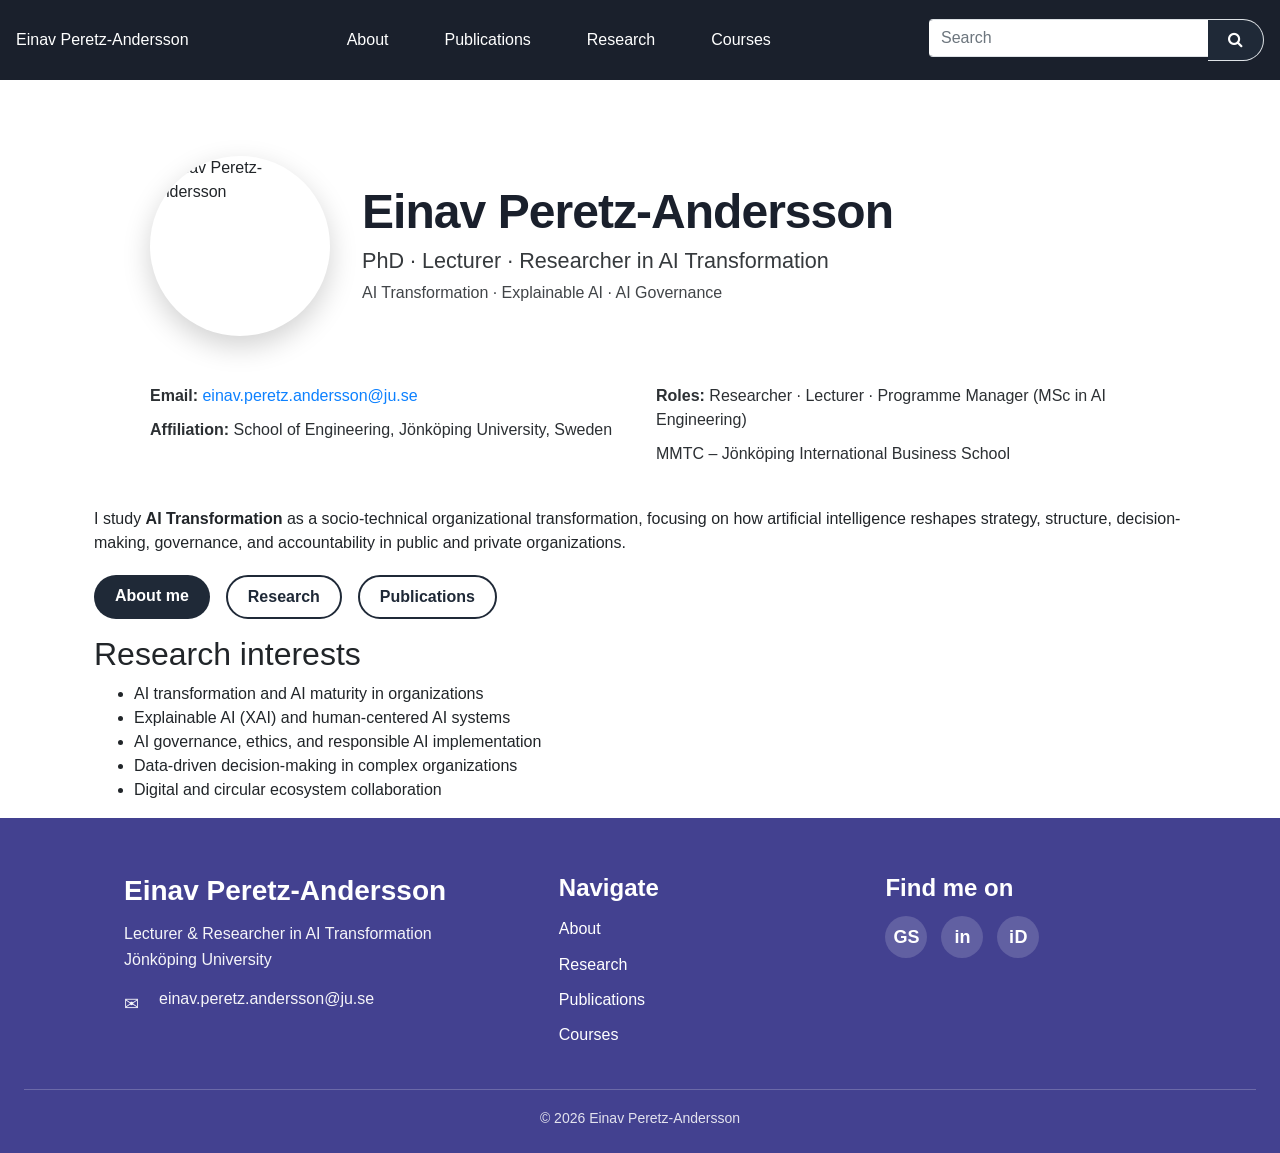
==== commit 8a02099e: "Fix profile image path" ====
--- a/index.html
+++ b/index.html
@@ -42,10 +42,11 @@
           <div class="hero-top">
 
             <div class="hero-photo hero-photo--round">
-              <img src="/img/research/personal_image.png"
-                alt="Einav Peretz-Andersson"
-                loading="lazy">
-            </div>
+  <img
+    src="/img/personal_image.png"
+    alt="Einav Peretz-Andersson"
+  />
+</div>
 
             <div class="hero-heading">
 
--- a/css/main.css
+++ b/css/main.css
@@ -312,4 +312,63 @@
     width: 150px !important;
     height: 150px !important;
   }
+}
+/* ===== CLEAN HEADER FIX ===== */
+.main-nav {
+  display: flex;
+  align-items: center;
+  min-height: 80px;
+  background: #1A202C !important;
+}
+
+.main-nav .menu {
+  display: flex;
+  align-items: center;
+  justify-content: center;
+  flex: 1;
+  gap: 24px;
+}
+
+.main-nav .header-search {
+  display: flex;
+  align-items: center;
+}
+
+.main-nav .logo {
+  color: #fff;
+  text-decoration: none;
+  white-space: nowrap;
+}
+
+.main-nav .nav-link {
+  color: #fff;
+  text-decoration: none;
+}
+
+.main-nav .nav-link:hover,
+.main-nav .nav-link.active {
+  color: #667EEA;
+}
+
+#header .form-control {
+  min-width: 280px;
+}
+
+@media (max-width: 850px) {
+  .main-nav .menu,
+  .main-nav .header-search {
+    display: none;
+  }
+}
+.site-footer .footer-contact span {
+  display: inline-block;
+  margin-right: 10px;
+  font-size: 18px;
+  line-height: 1;
+}
+
+.site-footer .footer-socials a {
+  font-family: Roboto, sans-serif !important;
+  font-weight: 700;
+  font-size: 18px;
 }
